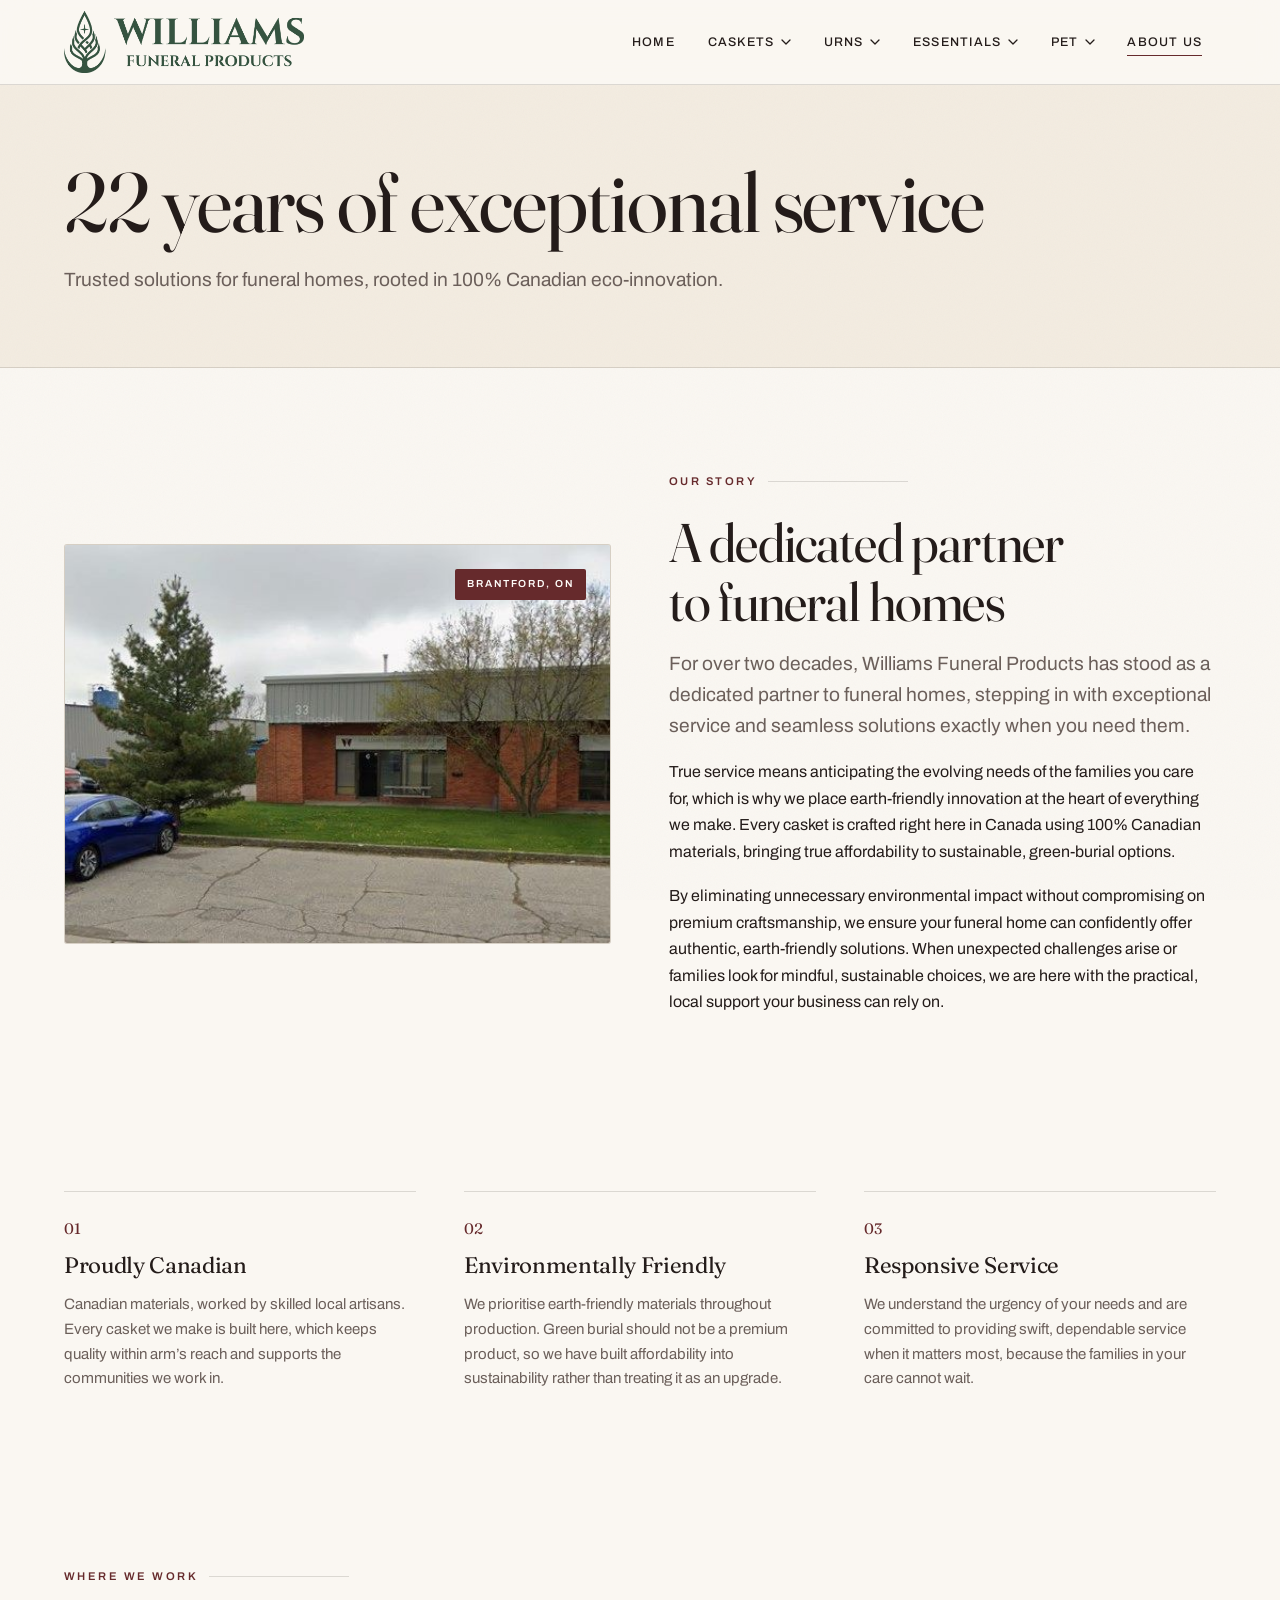
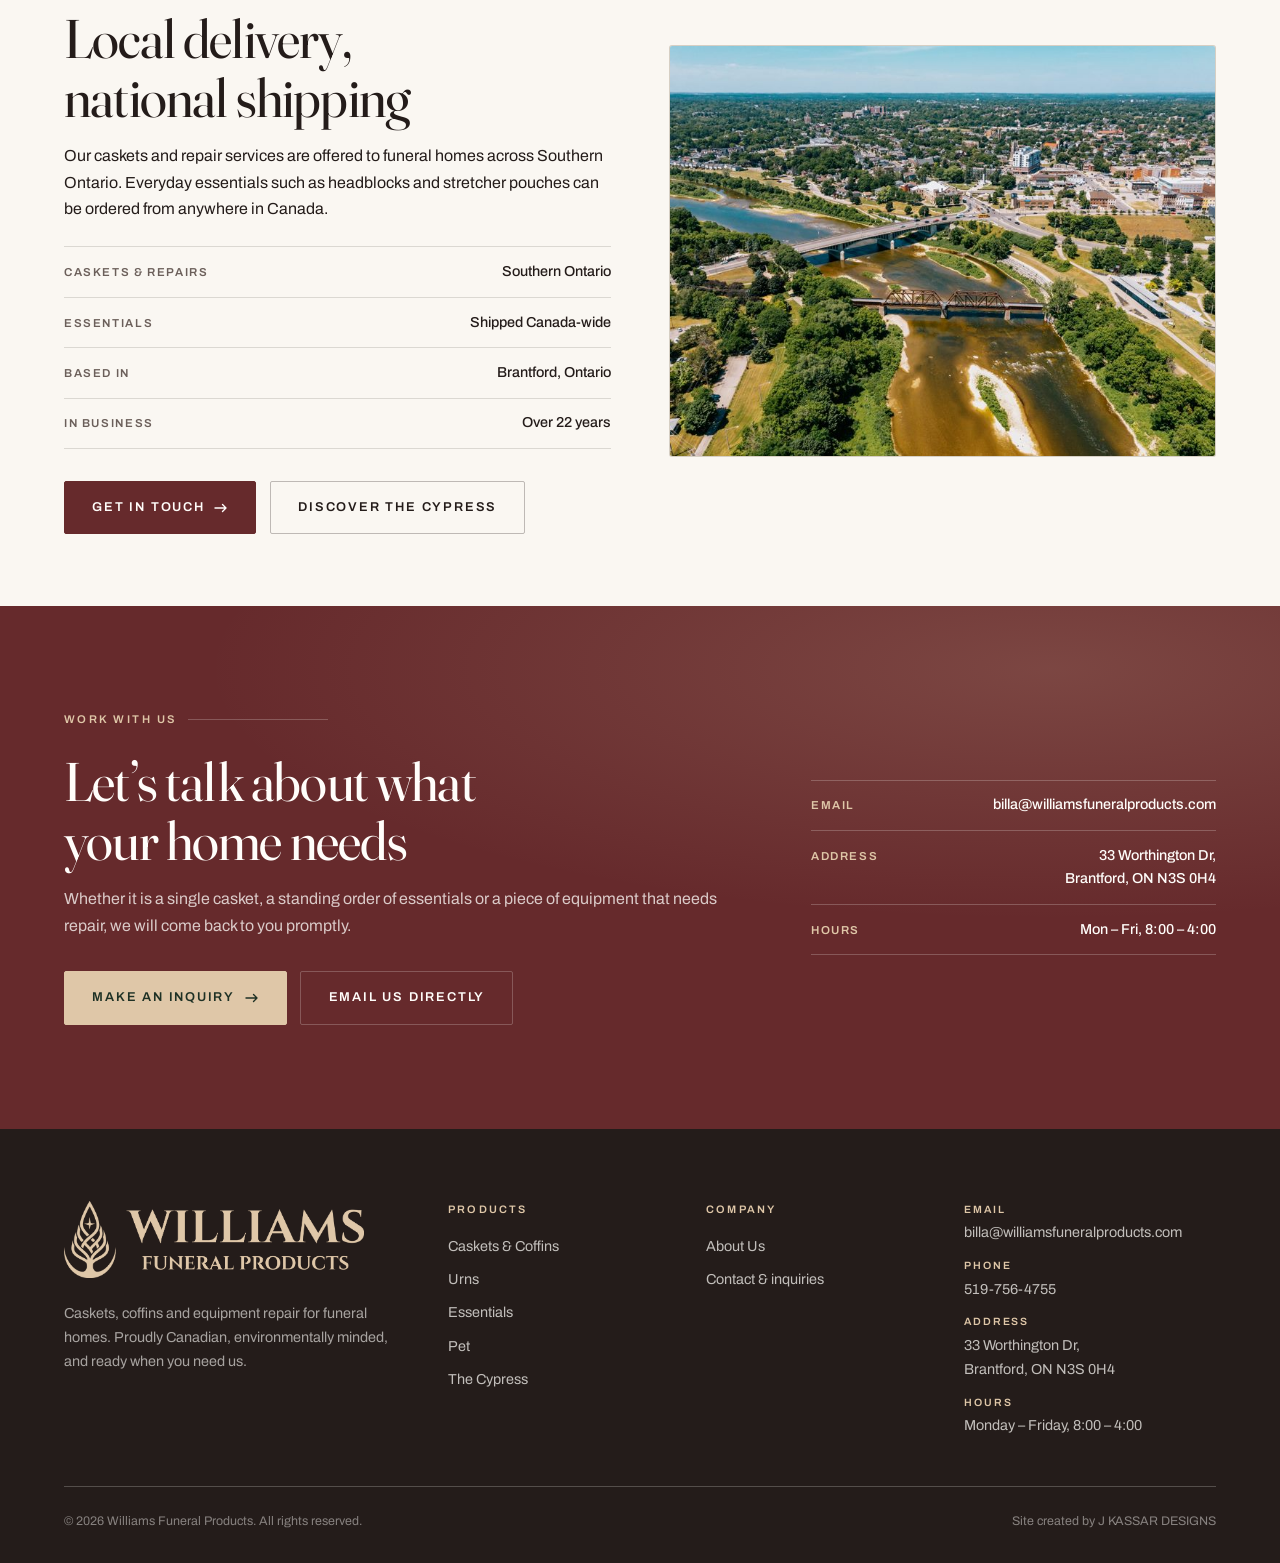
==== about.html @ a9210bb5 "Split the Eco300 into Regular and Green The Eco300 on the site is the standard build and contains me" ====
<!DOCTYPE html>
<html lang="en-CA" class="no-js">
<head>
<meta charset="utf-8">
<meta name="viewport" content="width=device-width, initial-scale=1">
<title>About Williams Funeral Products | Casket Manufacturer, Brantford</title>
<meta name="description" content="For over two decades Williams Funeral Products has supplied Canadian-made caskets and equipment repair to funeral homes from Brantford, Ontario.">
<link rel="canonical" href="https://williamsfuneralproducts.com/about">
<link rel="icon" href="favicon.ico" sizes="32x32">
<link rel="icon" href="assets/img/logos/icon-192.png" type="image/png" sizes="192x192">
<link rel="apple-touch-icon" href="apple-touch-icon.png">
<link rel="manifest" href="site.webmanifest">
<meta name="theme-color" content="#662a2c">

<meta property="og:type" content="website">
<meta property="og:site_name" content="Williams Funeral Products">
<meta property="og:title" content="About Williams Funeral Products | Casket Manufacturer, Brantford">
<meta property="og:description" content="22 years of exceptional service and trusted solutions for funeral homes, rooted in 100% Canadian eco-innovation.">
<meta property="og:url" content="https://williamsfuneralproducts.com/about">
<meta property="og:image" content="https://williamsfuneralproducts.com/assets/img/site/og-default.jpg">
<meta property="og:image:width" content="1200">
<meta property="og:image:height" content="630">
<meta property="og:image:alt" content="Williams Funeral Products">
<meta property="og:locale" content="en_CA">
<meta name="twitter:card" content="summary_large_image">

<link rel="preconnect" href="https://fonts.googleapis.com">
<link rel="preconnect" href="https://fonts.gstatic.com" crossorigin>
<link href="https://fonts.googleapis.com/css2?family=Archivo:wght@400;500;600;700&family=Fraunces:opsz,wght@9..144,300..700&display=swap" rel="stylesheet">
<link rel="stylesheet" href="assets/css/style.css">
</head>
<body>
<a class="skip-link" href="#main">Skip to content</a>

<header class="site-head" data-head>
  <div class="wrap head-bar">
    <a class="brand" href="./" aria-label="Williams Funeral Products home">
      <img class="brand__full" src="assets/img/logos/wfp-logo.png" alt="" width="1846" height="477">
    </a>

    <nav class="nav" aria-label="Primary">
      <ul class="nav__list">
        <li class="nav__item"><a class="nav__link" href="./">Home</a></li>

        <li class="nav__item" data-dropdown>
          <a class="nav__link" href="caskets-containers" data-dropdown-trigger aria-expanded="false" aria-controls="menu-caskets">
            Caskets
            <svg class="nav__caret" width="10" height="6" viewBox="0 0 10 6" fill="none" aria-hidden="true"><path d="M1 1l4 4 4-4" stroke="currentColor" stroke-width="1.3" stroke-linecap="round" stroke-linejoin="round"/></svg>
          </a>
          <div class="mega" id="menu-caskets" data-dropdown-panel data-open="false">
            <p class="mega__head">Caskets &amp; Coffins, Local Delivery</p>
            <ul class="mega__list">
              <li><a class="mega__link" href="caskets-containers#eco300">Eco300 Regular</a></li>
              <li><a class="mega__link" href="caskets-containers#eco300-green">Eco300 Green</a></li>
              <li><a class="mega__link" href="cypress">The Cypress (Green Burial)</a></li>
            </ul>
            <a class="mega__all" href="caskets-containers">View all caskets &amp; coffins</a>
          </div>
        </li>

        <li class="nav__item" data-dropdown>
          <a class="nav__link" href="urns-vessels" data-dropdown-trigger aria-expanded="false" aria-controls="menu-urns">
            Urns
            <svg class="nav__caret" width="10" height="6" viewBox="0 0 10 6" fill="none" aria-hidden="true"><path d="M1 1l4 4 4-4" stroke="currentColor" stroke-width="1.3" stroke-linecap="round" stroke-linejoin="round"/></svg>
          </a>
          <div class="mega" id="menu-urns" data-dropdown-panel data-open="false">
            <p class="mega__head">Urns</p>
            <ul class="mega__list">
              <li><a class="mega__link" href="urns-vessels#custom-earth-friendly-urns">Custom Earth Friendly Urns <span class="soon-tag">Coming soon</span></a></li>
            </ul>
            <a class="mega__all" href="urns-vessels">View the urn range</a>
          </div>
        </li>


        <li class="nav__item" data-dropdown>
          <a class="nav__link" href="essentials" data-dropdown-trigger aria-expanded="false" aria-controls="menu-essentials">
            Essentials
            <svg class="nav__caret" width="10" height="6" viewBox="0 0 10 6" fill="none" aria-hidden="true"><path d="M1 1l4 4 4-4" stroke="currentColor" stroke-width="1.3" stroke-linecap="round" stroke-linejoin="round"/></svg>
          </a>
          <div class="mega" id="menu-essentials" data-dropdown-panel data-open="false">
            <p class="mega__head">Online Store Essentials, Canada-wide</p>
            <ul class="mega__list">
              <li><a class="mega__link" href="essentials#folding-headblock">Folding Headblock</a></li>
              <li><a class="mega__link" href="essentials#stretcher-pouch">Stretcher Pouch</a></li>
            </ul>
            <a class="mega__all" href="essentials">View all essentials</a>
          </div>
        </li>

        <li class="nav__item" data-dropdown>
          <a class="nav__link" href="veterinarian-pet" data-dropdown-trigger aria-expanded="false" aria-controls="menu-vet">
            Pet
            <svg class="nav__caret" width="10" height="6" viewBox="0 0 10 6" fill="none" aria-hidden="true"><path d="M1 1l4 4 4-4" stroke="currentColor" stroke-width="1.3" stroke-linecap="round" stroke-linejoin="round"/></svg>
          </a>
          <div class="mega" id="menu-vet" data-dropdown-panel data-open="false">
            <p class="mega__head">Pet Products</p>
            <ul class="mega__list">
              <li><a class="mega__link" href="veterinarian-pet#basic-container">Basic Container</a></li>
              <li><a class="mega__link" href="veterinarian-pet#finished-casket">Finished Casket</a></li>
            </ul>
            <a class="mega__all" href="veterinarian-pet">View all pet products</a>
          </div>
        </li>

        <li class="nav__item"><a class="nav__link" href="about">About Us</a></li>
      </ul>
    </nav>


    <button class="burger" type="button" data-burger aria-expanded="false" aria-controls="mobile-drawer" aria-label="Open menu">
      <span></span><span></span><span></span>
    </button>
  </div>

</header>

<!-- Mobile drawer: a direct child of <body>. It must NOT live inside
     .site-head, whose backdrop-filter would make the header a
     containing block for this fixed-position element. -->
  <div class="drawer" id="mobile-drawer" data-drawer data-open="false" aria-hidden="true">
    <ul class="drawer__list">
      <li class="drawer__item"><a class="drawer__link" href="./">Home</a></li>

      <li class="drawer__item">
        <button class="drawer__toggle" type="button" data-acc-trigger aria-expanded="false" aria-controls="acc-caskets">
          Caskets &amp; Coffins
          <svg class="nav__caret" width="12" height="7" viewBox="0 0 10 6" fill="none" aria-hidden="true"><path d="M1 1l4 4 4-4" stroke="currentColor" stroke-width="1.3" stroke-linecap="round" stroke-linejoin="round"/></svg>
        </button>
        <div class="drawer__panel" id="acc-caskets" data-open="false"><div>
          <ul class="drawer__sub">
            <li><a href="caskets-containers#eco300">Eco300 Regular</a></li>
            <li><a href="caskets-containers#eco300-green">Eco300 Green</a></li>
            <li><a href="cypress">The Cypress (Green Burial)</a></li>
            <li><a href="caskets-containers">View all &rarr;</a></li>
          </ul>
        </div></div>
      </li>

      <li class="drawer__item">
        <button class="drawer__toggle" type="button" data-acc-trigger aria-expanded="false" aria-controls="acc-urns">
          Urns
          <svg class="nav__caret" width="12" height="7" viewBox="0 0 10 6" fill="none" aria-hidden="true"><path d="M1 1l4 4 4-4" stroke="currentColor" stroke-width="1.3" stroke-linecap="round" stroke-linejoin="round"/></svg>
        </button>
        <div class="drawer__panel" id="acc-urns" data-open="false"><div>
          <ul class="drawer__sub">
            <li><a href="urns-vessels#custom-earth-friendly-urns">Custom Earth Friendly Urns <span class="soon-tag">Coming soon</span></a></li>
            <li><a href="urns-vessels">View all &rarr;</a></li>
          </ul>
        </div></div>
      </li>


      <li class="drawer__item">
        <button class="drawer__toggle" type="button" data-acc-trigger aria-expanded="false" aria-controls="acc-essentials">
          Essentials
          <svg class="nav__caret" width="12" height="7" viewBox="0 0 10 6" fill="none" aria-hidden="true"><path d="M1 1l4 4 4-4" stroke="currentColor" stroke-width="1.3" stroke-linecap="round" stroke-linejoin="round"/></svg>
        </button>
        <div class="drawer__panel" id="acc-essentials" data-open="false"><div>
          <ul class="drawer__sub">
            <li><a href="essentials#folding-headblock">Folding Headblock</a></li>
            <li><a href="essentials#stretcher-pouch">Stretcher Pouch</a></li>
            <li><a href="essentials">View all &rarr;</a></li>
          </ul>
        </div></div>
      </li>

      <li class="drawer__item">
        <button class="drawer__toggle" type="button" data-acc-trigger aria-expanded="false" aria-controls="acc-vet">
          Pet
          <svg class="nav__caret" width="12" height="7" viewBox="0 0 10 6" fill="none" aria-hidden="true"><path d="M1 1l4 4 4-4" stroke="currentColor" stroke-width="1.3" stroke-linecap="round" stroke-linejoin="round"/></svg>
        </button>
        <div class="drawer__panel" id="acc-vet" data-open="false"><div>
          <ul class="drawer__sub">
            <li><a href="veterinarian-pet#basic-container">Basic Container</a></li>
            <li><a href="veterinarian-pet#finished-casket">Finished Casket</a></li>
            <li><a href="veterinarian-pet">View all &rarr;</a></li>
          </ul>
        </div></div>
      </li>

      <li class="drawer__item"><a class="drawer__link" href="about">About Us</a></li>
      <li class="drawer__item"><a class="drawer__link" href="contact">Contact</a></li>
    </ul>

    <div class="drawer__foot">
      <a class="btn" href="contact">Make an inquiry</a>
      <div class="drawer__meta">
        <a href="mailto:billa@williamsfuneralproducts.com">billa@williamsfuneralproducts.com</a>
        <a href="tel:+15197564755">519-756-4755</a>
        <span>33 Worthington Dr, Brantford, ON N3S 0H4</span>
        <span>Monday &ndash; Friday, 8:00 &ndash; 4:00</span>
      </div>
    </div>
  </div>

<main id="main">

  <!-- ==================================================================
       Page header
       ================================================================== -->
  <section class="page-head">
    <div class="wrap">
      <h1 class="h-xl page-head__title">22 years of exceptional service</h1>
      <p class="lede page-head__lede">
        Trusted solutions for funeral homes, rooted in 100% Canadian
        eco-innovation.
      </p>
    </div>
  </section>

  <!-- ==================================================================
       The story
       ================================================================== -->
  <section class="section" aria-labelledby="story-title">
    <div class="wrap">
      <div class="split split--match">
        <div class="split__media split__media--photo" data-reveal>
          <span class="split__badge">Brantford, ON</span>
          <img src="assets/img/site/about-premises.jpg" alt="The Williams Funeral Products premises at 33 Worthington Drive in Brantford, a low brick and steel unit with the company sign beside the entrance" width="511" height="373" loading="lazy">
        </div>
        <div data-reveal data-delay="1">
          <p class="eyebrow">Our story</p>
          <h2 class="h-lg sec-head__title" id="story-title">A dedicated partner to funeral homes</h2>
          <div class="prose">
            <p class="lede">
              For over two decades, Williams Funeral Products has stood as a
              dedicated partner to funeral homes, stepping in with exceptional
              service and seamless solutions exactly when you need them.
            </p>
            <p>
              True service means anticipating the evolving needs of the families
              you care for, which is why we place earth-friendly innovation at
              the heart of everything we make. Every casket is crafted right
              here in Canada using 100% Canadian materials, bringing true
              affordability to sustainable, green-burial options.
            </p>
            <p>
              By eliminating unnecessary environmental impact without
              compromising on premium craftsmanship, we ensure your funeral home
              can confidently offer authentic, earth-friendly solutions. When
              unexpected challenges arise or families look for mindful,
              sustainable choices, we are here with the practical, local support
              your business can rely on.
            </p>
          </div>
        </div>
      </div>
    </div>
  </section>

  <!-- ==================================================================
       Commitments
       ================================================================== -->
  <section class="section section--tight" aria-labelledby="commit-title">
    <div class="wrap">
      <h2 class="visually-hidden" id="commit-title">What we stand for</h2>

      <div class="values">
        <div class="value" data-reveal>
          <span class="value__num">01</span>
          <h3 class="h-sm value__title">Proudly Canadian</h3>
          <p class="value__text">
            Canadian materials, worked by skilled local artisans. Every casket
            we make is built here, which keeps quality within arm&rsquo;s reach
            and supports the communities we work in.
          </p>
        </div>
        <div class="value" data-reveal data-delay="1">
          <span class="value__num">02</span>
          <h3 class="h-sm value__title">Environmentally Friendly</h3>
          <p class="value__text">
            We prioritise earth-friendly materials throughout production. Green
            burial should not be a premium product, so we have built
            affordability into sustainability rather than treating it as an
            upgrade.
          </p>
        </div>
        <div class="value" data-reveal data-delay="2">
          <span class="value__num">03</span>
          <h3 class="h-sm value__title">Responsive Service</h3>
          <p class="value__text">
            We understand the urgency of your needs and are committed to
            providing swift, dependable service when it matters most, because the
            families in your care cannot wait.
          </p>
        </div>
      </div>
    </div>
  </section>

  <!-- ==================================================================
       Where we work
       ================================================================== -->
  <section class="section section--tight" aria-labelledby="area-title">
    <div class="wrap">
      <div class="split split--flip split--match">
        <div class="split__media split__media--photo" data-reveal>
          <img src="assets/img/site/brantford-grand-river.jpg" alt="An aerial view of Brantford, Ontario, with the Lorne Bridge and the rail bridge crossing the Grand River" width="750" height="564" loading="lazy">
        </div>
        <div data-reveal data-delay="1">
          <p class="eyebrow">Where we work</p>
          <h2 class="h-lg sec-head__title" id="area-title">Local delivery, national shipping</h2>
          <div class="prose">
            <p>
              Our caskets and repair services are offered to funeral homes across
              Southern Ontario. Everyday
              essentials such as headblocks and stretcher pouches can be
              ordered from anywhere in Canada.
            </p>
          </div>
          <ul class="specs">
            <li><span class="specs__k">Caskets &amp; repairs</span> <span class="specs__v">Southern Ontario</span></li>
            <li><span class="specs__k">Essentials</span> <span class="specs__v">Shipped Canada-wide</span></li>
            <li><span class="specs__k">Based in</span> <span class="specs__v">Brantford, Ontario</span></li>
            <li><span class="specs__k">In business</span> <span class="specs__v">Over 22 years</span></li>
          </ul>
          <div class="btn-row" style="margin-top: var(--s5);">
            <a class="btn" href="contact">
              Get in touch
              <svg class="btn__arrow" width="14" height="10" viewBox="0 0 14 10" fill="none" aria-hidden="true"><path d="M1 5h11M8.5 1.5L12 5l-3.5 3.5" stroke="currentColor" stroke-width="1.4" stroke-linecap="round" stroke-linejoin="round"/></svg>
            </a>
            <a class="btn btn--ghost" href="cypress">Discover the Cypress</a>
          </div>
        </div>
      </div>
    </div>
  </section>

  <!-- ==================================================================
       CTA
       ================================================================== -->
  <section class="band section" aria-labelledby="about-cta">
    <div class="wrap band__inner">
      <div class="band__grid">
        <div data-reveal>
          <p class="eyebrow eyebrow--light">Work with us</p>
          <h2 class="h-lg band__title" id="about-cta">Let&rsquo;s talk about what your home needs</h2>
          <p class="band__text">
            Whether it is a single casket, a standing order of essentials or a
            piece of equipment that needs repair, we will come back to you
            promptly.
          </p>
          <div class="btn-row">
            <a class="btn btn--sand" href="contact">
              Make an inquiry
              <svg class="btn__arrow" width="14" height="10" viewBox="0 0 14 10" fill="none" aria-hidden="true"><path d="M1 5h11M8.5 1.5L12 5l-3.5 3.5" stroke="currentColor" stroke-width="1.4" stroke-linecap="round" stroke-linejoin="round"/></svg>
            </a>
            <a class="btn btn--light" href="mailto:billa@williamsfuneralproducts.com">Email us directly</a>
          </div>
        </div>
        <div data-reveal data-delay="1">
          <ul class="specs" style="margin-top:0; border-top-color: var(--rule-light);">
            <li style="border-bottom-color: var(--rule-light);"><span class="specs__k" style="color: var(--sand);">Email</span> <span class="specs__v"><a href="mailto:billa@williamsfuneralproducts.com" style="color:inherit;text-decoration:none;">billa@williamsfuneralproducts.com</a></span></li>
            <li style="border-bottom-color: var(--rule-light);"><span class="specs__k" style="color: var(--sand);">Address</span> <span class="specs__v">33 Worthington Dr,<br>Brantford, ON N3S 0H4</span></li>
            <li style="border-bottom-color: var(--rule-light);"><span class="specs__k" style="color: var(--sand);">Hours</span> <span class="specs__v">Mon &ndash; Fri, 8:00 &ndash; 4:00</span></li>
          </ul>
        </div>
      </div>
    </div>
  </section>

</main>

<footer class="site-foot">
  <div class="wrap">
    <div class="foot-grid">
      <div class="foot__brand">
        <img src="assets/img/logos/wfp-logo-beige.png" alt="Williams Funeral Products" width="1846" height="477" loading="lazy">
        <p class="foot__blurb">
          Caskets, coffins and equipment repair for funeral homes.
          Proudly Canadian, environmentally minded, and ready when you need us.
        </p>
      </div>

      <div>
        <p class="foot__title">Products</p>
        <ul class="foot__list">
          <li><a href="caskets-containers">Caskets &amp; Coffins</a></li>
          <li><a href="urns-vessels">Urns</a></li>
          <li><a href="essentials">Essentials</a></li>
          <li><a href="veterinarian-pet">Pet</a></li>
          <li><a href="cypress">The Cypress</a></li>
        </ul>
      </div>

      <div>
        <p class="foot__title">Company</p>
        <ul class="foot__list">
          <li><a href="about">About Us</a></li>
          <li><a href="contact">Contact &amp; inquiries</a></li>
        </ul>
      </div>

      <address class="foot__meta">
        <div>
          <strong>Email</strong>
          <a href="mailto:billa@williamsfuneralproducts.com">billa@williamsfuneralproducts.com</a>
        </div>
        <div>
          <strong>Phone</strong>
          <a href="tel:+15197564755">519-756-4755</a>
        </div>
        <div>
          <strong>Address</strong>
          33 Worthington Dr,<br>Brantford, ON N3S 0H4
        </div>
        <div>
          <strong>Hours</strong>
          Monday &ndash; Friday, 8:00 &ndash; 4:00
        </div>
      </address>
    </div>

    <div class="foot-base">
      <p>&copy; <span data-year>2026</span> Williams Funeral Products. All rights reserved.</p>
      <p>Site created by <a class="foot-base__credit" href="https://jordandesigns.ca" target="_blank" rel="noopener noreferrer">J KASSAR DESIGNS</a></p>
    </div>
  </div>
</footer>

<script src="assets/js/main.js" defer></script>
</body>
</html>
---- assets/css/style.css ----
/* ==========================================================================
   Williams Funeral Products core stylesheet
   Aesthetic: editorial heritage. Warm paper ground, hairline rules,
   small-caps section markers, high-contrast serif display.
   ========================================================================== */

/* --------------------------------------------------------------------------
   1. Tokens
   -------------------------------------------------------------------------- */
:root {
  /* Brand colours, taken from the supplied logo artwork */
  --burgundy:      #662a2c;
  --logo-green:    #355340;
  --burgundy-deep: #4a1d1f;
  --burgundy-soft: #8a4144;
  --sand:          #dfc7a8;
  --sand-pale:     #ece0cd;

  /* The Cypress sub-brand */
  --forest:        #2f4a38;
  --forest-deep:   #1e3125;
  --forest-soft:   #4a6b54;

  /* Ground and ink */
  --paper:      #faf7f2;
  --paper-warm: #f3ece1;
  --paper-deep: #ebe2d4;
  --ink:        #241c1a;
  --ink-muted:  #6b5f5a;
  --ink-faint:  #9a8d86;
  --white:      #fffdfa;

  --rule:        rgba(36, 28, 26, 0.14);
  --rule-strong: rgba(36, 28, 26, 0.28);
  --rule-light:  rgba(255, 253, 250, 0.22);

  /* Type */
  --display: "Fraunces", "Iowan Old Style", Georgia, "Times New Roman", serif;
  --body:    "Archivo", "Helvetica Neue", Helvetica, Arial, sans-serif;

  /* Spacing scale */
  --s1: 0.5rem;  --s2: 0.75rem; --s3: 1rem;    --s4: 1.5rem;
  --s5: 2rem;    --s6: 3rem;    --s7: 4.5rem;  --s8: 6.5rem;
  --s9: 9rem;

  --wrap: 1400px;
  --gutter: clamp(1.25rem, 5vw, 4rem);

  --shadow-sm: 0 1px 2px rgba(36, 28, 26, 0.06),
               0 4px 12px rgba(36, 28, 26, 0.05);
  --shadow-md: 0 2px 6px rgba(36, 28, 26, 0.07),
               0 18px 40px -12px rgba(36, 28, 26, 0.16);
  --shadow-lg: 0 4px 10px rgba(36, 28, 26, 0.08),
               0 36px 70px -20px rgba(36, 28, 26, 0.26);

  --ease: cubic-bezier(0.22, 0.61, 0.36, 1);
  --head-h: 84px;
}

/* --------------------------------------------------------------------------
   2. Reset
   -------------------------------------------------------------------------- */
*, *::before, *::after { box-sizing: border-box; }

html {
  -webkit-text-size-adjust: 100%;
  scroll-behavior: smooth;
  scroll-padding-top: calc(var(--head-h) + 1rem);
}

body {
  margin: 0;
  background: var(--paper);
  color: var(--ink);
  font-family: var(--body);
  font-size: 1rem;
  line-height: 1.65;
  font-weight: 400;
  -webkit-font-smoothing: antialiased;
  -moz-osx-font-smoothing: grayscale;
  overflow-x: hidden;
}

img, svg, video { display: block; max-width: 100%; height: auto; }
button, input, select, textarea { font: inherit; color: inherit; }
a { color: inherit; }

h1, h2, h3, h4 {
  font-family: var(--display);
  font-weight: 400;
  font-variation-settings: "SOFT" 0, "WONK" 0;
  line-height: 1.08;
  letter-spacing: -0.015em;
  margin: 0;
  text-wrap: balance;
}

p { margin: 0; text-wrap: pretty; }
ul, ol { margin: 0; padding: 0; }

/* Paper grain, sitting above the ground, below all content */
body::before {
  content: "";
  position: fixed;
  inset: 0;
  z-index: 1;
  pointer-events: none;
  opacity: 0.035;
  background-image: url("data:image/svg+xml,%3Csvg xmlns='http://www.w3.org/2000/svg' width='200' height='200'%3E%3Cfilter id='n'%3E%3CfeTurbulence type='fractalNoise' baseFrequency='0.85' numOctaves='4' stitchTiles='stitch'/%3E%3C/filter%3E%3Crect width='200' height='200' filter='url(%23n)'/%3E%3C/svg%3E");
}

/* --------------------------------------------------------------------------
   3. Utilities
   -------------------------------------------------------------------------- */
.wrap {
  width: 100%;
  max-width: var(--wrap);
  margin-inline: auto;
  padding-inline: var(--gutter);
  position: relative;
  z-index: 2;
}
.wrap--narrow { max-width: 860px; }

.text-center { text-align: center; }
.text-center .btn-row { justify-content: center; }

.section { padding-block: clamp(3.5rem, 9vw, 6.5rem); position: relative; }
.section--tight { padding-block: clamp(2.5rem, 6vw, 4.5rem); }

.visually-hidden {
  position: absolute !important;
  width: 1px; height: 1px;
  padding: 0; margin: -1px;
  overflow: hidden;
  clip: rect(0 0 0 0);
  white-space: nowrap;
  border: 0;
}

.skip-link {
  position: absolute;
  left: var(--s3);
  top: -100px;
  z-index: 200;
  background: var(--burgundy);
  color: var(--white);
  padding: 0.7rem 1.1rem;
  border-radius: 2px;
  font-size: 0.85rem;
  font-weight: 600;
  text-decoration: none;
  transition: top 0.2s var(--ease);
}
.skip-link:focus { top: var(--s3); }

:focus-visible {
  outline: 2px solid var(--burgundy);
  outline-offset: 3px;
  border-radius: 2px;
}

/* Small-caps editorial label, optionally numbered */
.eyebrow {
  display: flex;
  align-items: center;
  gap: 0.7rem;
  font-family: var(--body);
  font-size: 0.7rem;
  font-weight: 600;
  letter-spacing: 0.22em;
  text-transform: uppercase;
  color: var(--burgundy);
  margin: 0 0 var(--s4);
}
.eyebrow::after {
  content: "";
  flex: 1;
  height: 1px;
  background: var(--rule);
  max-width: 140px;
}
.eyebrow--center { justify-content: center; }
.eyebrow--center::after { display: none; }
.eyebrow--light { color: var(--sand); }
.eyebrow--light::after { background: var(--rule-light); }

/* Display headings */
.h-xl { font-size: clamp(2.75rem, 7.5vw, 5.25rem); font-variation-settings: "opsz" 144, "SOFT" 0, "WONK" 0; }
.h-lg { font-size: clamp(2.1rem, 4.6vw, 3.4rem);   font-variation-settings: "opsz" 96, "SOFT" 0, "WONK" 0; }
.h-md { font-size: clamp(1.5rem, 2.6vw, 2.1rem);   font-variation-settings: "opsz" 48, "SOFT" 0, "WONK" 0; }
.h-sm { font-size: clamp(1.15rem, 1.8vw, 1.4rem);  font-variation-settings: "opsz" 24, "SOFT" 0, "WONK" 0; }

.lede {
  font-size: clamp(1.05rem, 1.5vw, 1.22rem);
  line-height: 1.62;
  color: var(--ink-muted);
}
.prose p + p { margin-top: 1.15em; }
.prose strong { font-weight: 600; color: var(--ink); }

.rule-h { height: 1px; background: var(--rule); border: 0; margin: 0; }

/* --------------------------------------------------------------------------
   4. Buttons
   -------------------------------------------------------------------------- */
.btn {
  --btn-bg: var(--burgundy);
  --btn-fg: var(--white);
  display: inline-flex;
  align-items: center;
  justify-content: center;
  gap: 0.6rem;
  padding: 0.95rem 1.7rem;
  background: var(--btn-bg);
  color: var(--btn-fg);
  border: 1px solid var(--btn-bg);
  border-radius: 2px;
  font-size: 0.8rem;
  font-weight: 600;
  letter-spacing: 0.14em;
  text-transform: uppercase;
  text-decoration: none;
  cursor: pointer;
  position: relative;
  transition: background-color 0.35s var(--ease), color 0.35s var(--ease),
              border-color 0.35s var(--ease), transform 0.35s var(--ease);
}
.btn__arrow { transition: transform 0.35s var(--ease); }
.btn:hover { background: var(--burgundy-deep); border-color: var(--burgundy-deep); transform: translateY(-2px); }
.btn:hover .btn__arrow { transform: translateX(4px); }
.btn:active { transform: translateY(0); }

.btn--ghost { --btn-bg: transparent; --btn-fg: var(--ink); border-color: var(--rule-strong); }
.btn--ghost:hover { background: var(--ink); border-color: var(--ink); color: var(--paper); }

.btn--light { --btn-bg: transparent; --btn-fg: var(--white); border-color: var(--rule-light); }
.btn--light:hover { background: var(--white); border-color: var(--white); color: var(--forest-deep); }

.btn--forest { --btn-bg: var(--forest); --btn-fg: var(--white); }
.btn--forest:hover { background: var(--forest-deep); border-color: var(--forest-deep); }

.btn--sand { --btn-bg: var(--sand); --btn-fg: var(--forest-deep); }
.btn--sand:hover { background: var(--white); border-color: var(--white); color: var(--forest-deep); }

.btn-row { display: flex; flex-wrap: wrap; gap: 0.85rem; }
/* Pills and spec rows carry no bottom margin of their own, so a button row
   following one sits flush against it. Give it room to breathe. */
.prod__meta + .btn-row,
.specs + .btn-row { margin-top: var(--s4); }

/* Underlined text link with a rule that draws in on hover */
.link-rule {
  display: inline-flex;
  align-items: center;
  gap: 0.5rem;
  font-size: 0.78rem;
  font-weight: 600;
  letter-spacing: 0.14em;
  text-transform: uppercase;
  text-decoration: none;
  color: var(--burgundy);
  padding-bottom: 0.35rem;
  background-image: linear-gradient(var(--burgundy), var(--burgundy));
  background-repeat: no-repeat;
  background-position: 0 100%;
  background-size: 0% 1px;
  transition: background-size 0.4s var(--ease);
}
.link-rule:hover { background-size: 100% 1px; }
.link-rule svg { transition: transform 0.35s var(--ease); }
.link-rule:hover svg { transform: translateX(4px); }

/* --------------------------------------------------------------------------
   5. Header + navigation
   -------------------------------------------------------------------------- */
.site-head {
  position: sticky;
  top: 0;
  z-index: 100;
  background: rgba(250, 247, 242, 0.88);
  backdrop-filter: blur(14px) saturate(140%);
  -webkit-backdrop-filter: blur(14px) saturate(140%);
  border-bottom: 1px solid var(--rule);
  transition: box-shadow 0.3s var(--ease), background-color 0.3s var(--ease);
}
.site-head.is-stuck { box-shadow: var(--shadow-sm); background: rgba(250, 247, 242, 0.96); }

.head-bar {
  height: var(--head-h);
  display: flex;
  align-items: center;
  justify-content: space-between;
  gap: var(--s4);
}

/* The lockup is the mark beside two lines of type, ~3.9:1, so it is sized by
   height against the header bar and capped on width for narrow phones. */
.brand { display: flex; align-items: center; flex-shrink: 0; text-decoration: none; }
.brand__full { display: block; height: clamp(51px, 7.7vw, 64px); width: auto; max-width: 62vw; }

/* Desktop nav */
.nav { display: none; }
.nav__list { list-style: none; display: flex; align-items: center; gap: 0.35rem; }
.nav__item { position: relative; }

.nav__link {
  display: inline-flex;
  align-items: center;
  gap: 0.4rem;
  position: relative;
  padding: 0.6rem 0.85rem;
  font-family: var(--body);
  font-size: 0.78rem;
  font-weight: 500;
  letter-spacing: 0.1em;
  text-transform: uppercase;
  text-decoration: none;
  color: var(--ink);
  background: none;
  border: 0;
  border-radius: 2px;
  cursor: pointer;
  white-space: nowrap;
  transition: color 0.25s var(--ease);
}
.nav__link::after {
  content: "";
  position: absolute;
  left: 0.85rem;
  right: 0.85rem;
  bottom: 0.35rem;
  height: 1px;
  background: var(--burgundy);
  transform: scaleX(0);
  transform-origin: left;
  transition: transform 0.35s var(--ease);
}
.nav__link:hover, .nav__link[aria-expanded="true"] { color: var(--burgundy); }
.nav__link:hover::after,
.nav__link[aria-expanded="true"]::after,
.nav__item.is-current > .nav__link::after { transform: scaleX(1); }
.nav__caret { transition: transform 0.3s var(--ease); }
.nav__link[aria-expanded="true"] .nav__caret { transform: rotate(180deg); }

/* Mega dropdown */
.mega {
  position: absolute;
  top: calc(100% + 0.4rem);
  left: 50%;
  transform: translateX(-50%) translateY(-8px);
  min-width: 300px;
  background: var(--white);
  border: 1px solid var(--rule);
  border-radius: 3px;
  box-shadow: var(--shadow-lg);
  padding: 1.25rem;
  opacity: 0;
  visibility: hidden;
  /* Visibility is switched instantly on open and only delayed on close, so
     the panel still fades out but is focusable the moment it opens. A
     transitioned visibility stays computed-hidden on the opening frame,
     which makes keyboard focus into the panel silently fail. */
  transition: opacity 0.28s var(--ease), transform 0.28s var(--ease),
              visibility 0s linear 0.28s;
}
.mega[data-open="true"] {
  opacity: 1;
  visibility: visible;
  transform: translateX(-50%) translateY(0);
  transition: opacity 0.28s var(--ease), transform 0.28s var(--ease),
              visibility 0s linear 0s;
}
.mega__head {
  font-size: 0.66rem;
  font-weight: 600;
  letter-spacing: 0.2em;
  text-transform: uppercase;
  color: var(--ink-faint);
  padding: 0 0.65rem 0.7rem;
  margin-bottom: 0.55rem;
  border-bottom: 1px solid var(--rule);
}
.mega__list { list-style: none; display: grid; gap: 1px; }
.mega--two { min-width: 460px; }
.mega--two .mega__list { grid-template-columns: 1fr 1fr; column-gap: 0.75rem; }
.mega__link {
  display: block;
  padding: 0.5rem 0.65rem;
  font-size: 0.86rem;
  text-decoration: none;
  color: var(--ink-muted);
  border-radius: 2px;
  transition: color 0.2s var(--ease), background-color 0.2s var(--ease),
              padding-left 0.25s var(--ease);
}
.mega__link:hover { color: var(--burgundy); background: var(--paper-warm); padding-left: 0.95rem; }

/* "Coming soon" tag, used beside a menu item for a range that is announced
   but not yet orderable. */
.soon-tag {
  margin-left: 0.4rem;
  font-size: 0.68rem;
  font-weight: 600;
  letter-spacing: 0.1em;
  text-transform: uppercase;
  color: var(--ink-faint);
}
.mega__all {
  display: block;
  margin-top: 0.6rem;
  padding: 0.6rem 0.65rem 0;
  border-top: 1px solid var(--rule);
  font-size: 0.7rem;
  font-weight: 600;
  letter-spacing: 0.14em;
  text-transform: uppercase;
  text-decoration: none;
  color: var(--burgundy);
}
.mega__all:hover { color: var(--burgundy-deep); }


/* Hamburger */
.burger {
  display: inline-flex;
  flex-direction: column;
  justify-content: center;
  gap: 6px;
  width: 44px;
  height: 44px;
  padding: 0 6px;
  background: none;
  border: 0;
  cursor: pointer;
}
.burger span {
  display: block;
  height: 3px;
  width: 100%;
  border-radius: 2px;
  background: var(--logo-green);
  transition: transform 0.32s var(--ease), opacity 0.2s var(--ease);
}
.burger[aria-expanded="true"] span:nth-child(1) { transform: translateY(9px) rotate(45deg); }
.burger[aria-expanded="true"] span:nth-child(2) { opacity: 0; }
.burger[aria-expanded="true"] span:nth-child(3) { transform: translateY(-9px) rotate(-45deg); }

/* Mobile drawer */
.drawer {
  position: fixed;
  inset: var(--head-h) 0 0;
  z-index: 99;
  background: var(--paper);
  border-top: 1px solid var(--rule);
  padding: var(--s4) var(--gutter) var(--s7);
  overflow-y: auto;
  overscroll-behavior: contain;
  opacity: 0;
  visibility: hidden;
  transform: translateY(-12px);
  transition: opacity 0.3s var(--ease), transform 0.3s var(--ease),
              visibility 0.3s var(--ease);
}
.drawer[data-open="true"] { opacity: 1; visibility: visible; transform: translateY(0); }
.drawer__list { list-style: none; }
.drawer__item { border-bottom: 1px solid var(--rule); }

.drawer__link, .drawer__toggle {
  display: flex;
  align-items: center;
  justify-content: space-between;
  width: 100%;
  gap: var(--s3);
  padding: 1.05rem 0.15rem;
  font-family: var(--display);
  font-size: 1.3rem;
  font-weight: 400;
  font-variation-settings: "opsz" 36, "SOFT" 0, "WONK" 0;
  text-align: left;
  text-decoration: none;
  color: var(--ink);
  background: none;
  border: 0;
  cursor: pointer;
}
.drawer__toggle .nav__caret { color: var(--burgundy); flex-shrink: 0; }
.drawer__toggle[aria-expanded="true"] { color: var(--burgundy); }
.drawer__toggle[aria-expanded="true"] .nav__caret { transform: rotate(180deg); }

.drawer__panel {
  display: grid;
  grid-template-rows: 0fr;
  transition: grid-template-rows 0.36s var(--ease);
}
.drawer__panel[data-open="true"] { grid-template-rows: 1fr; }
.drawer__panel > div { overflow: hidden; }
.drawer__sub { list-style: none; padding: 0 0 0.9rem 0.15rem; }
.drawer__sub a {
  display: block;
  padding: 0.55rem 0 0.55rem 1rem;
  border-left: 1px solid var(--rule);
  font-size: 0.95rem;
  color: var(--ink-muted);
  text-decoration: none;
  transition: color 0.2s var(--ease), border-color 0.2s var(--ease);
}
.drawer__sub a:hover { color: var(--burgundy); border-color: var(--burgundy); }

.drawer__foot { margin-top: var(--s5); display: grid; gap: var(--s4); }
.drawer__meta { font-size: 0.85rem; color: var(--ink-muted); display: grid; gap: 0.4rem; }
.drawer__meta a { color: var(--burgundy); text-decoration: none; }

body.is-locked { overflow: hidden; }

@media (min-width: 1280px) {
  .nav { display: block; }
  .burger { display: none; }
  .drawer { display: none !important; }
  .brand__full { height: 62px; }
}
/* --------------------------------------------------------------------------
   6. Cypress hero (home)
   A full-width forest band advertising the casket: copy on the left, the
   casket on the right. The casket is a cut-out PNG, so the ground behind
   it is whatever this section paints, at full fidelity.
   -------------------------------------------------------------------------- */
/* Desktop: the hero is exactly one screen tall and the casket absorbs
   whatever height the copy leaves behind, so the composition is never
   sliced by the fold. The height has to be definite rather than a minimum,
   otherwise the image's intrinsic size wins and the section grows again. */
.cyp-hero {
  position: relative;
  overflow: hidden;
  color: var(--white);
  display: flex;
  flex-direction: column;
  justify-content: center;
  height: calc(100vh - var(--head-h));
  height: calc(100svh - var(--head-h));
  min-height: 560px;
  max-height: 940px;
  padding-block: clamp(1.5rem, 3vw, 2.75rem);
  /* The lift sits to the upper right, behind the casket, so the copy on the
     left keeps its contrast against the deepest part of the gradient. */
  background:
    radial-gradient(72% 86% at 76% 16%, rgba(94, 130, 104, 0.55), transparent 64%),
    radial-gradient(60% 70% at 6% 96%, rgba(19, 34, 25, 0.55), transparent 70%),
    linear-gradient(152deg, #33513d 0%, var(--forest) 46%, var(--forest-deep) 100%);
}
/* Wood grain over the ground only: it sits below the content layer so the
   product photograph itself stays crisp.

   The texture is a photographed board carrying its detail in an alpha
   channel over a flat grey. Compositing it normally would lift that grey
   into the band and leave the green looking washed out, so it is screened
   instead: black areas of the grain leave the ground untouched, and only
   the bright grain lines lift, which keeps the green saturated.

   It is a single board rather than a tile, so it is never repeated: that
   would show the same knot over and over.

   The whole board is drawn, stretched to the band rather than cropped to it.
   `cover` threw away roughly a third of the image, knots included. The grain
   runs horizontally, so stretching along its length reads as longer boards
   rather than as distortion. */
.cyp-hero::before {
  content: "";
  position: absolute;
  inset: 0;
  z-index: 1;
  pointer-events: none;
  opacity: 0.38;
  mix-blend-mode: screen;
  background-image: url("../img/textures/wood-grain.png");
  background-repeat: no-repeat;
  background-size: 100% 100%;
  background-position: center;
}
.cyp-hero::after {
  content: "";
  position: absolute;
  inset: 0;
  z-index: 3;
  pointer-events: none;
  background: radial-gradient(120% 85% at 78% 6%, rgba(223, 199, 168, 0.14), transparent 62%);
}
.cyp-hero__inner {
  position: relative;
  z-index: 2;
  flex: 1 1 auto;
  min-height: 0;
  display: grid;
  grid-template-columns: 1fr;
  align-content: center;
  gap: clamp(1.25rem, 3vw, 2rem);
}
.cyp-hero__copy { max-width: 34rem; }

.cyp-hero__mark {
  width: clamp(19.2rem, 37.6vw, 31.6rem);
  height: auto;
  margin-bottom: clamp(50px, 4.5vw, 76px);
}
.cyp-hero__title {
  font-family: var(--display);
  font-weight: 400;
  font-size: clamp(2.25rem, 4.4vw, 3.7rem);
  font-variation-settings: "opsz" 144, "SOFT" 0, "WONK" 0;
  line-height: 1.06;
  letter-spacing: -0.015em;
  color: var(--white);
  margin: 0 0 clamp(0.85rem, 1.7vw, 1.3rem);
  text-wrap: balance;
}
.cyp-hero__title em {
  display: block;
  font-style: normal;
  color: var(--sand);
}
.cyp-hero__lede {
  font-size: clamp(1rem, 1.3vw, 1.14rem);
  line-height: 1.6;
  color: rgba(255, 253, 250, 0.78);
  margin-bottom: clamp(1.4rem, 2.4vw, 2rem);
}

/* The frame shrink-wraps the casket so the sticker hangs off its actual
   corner rather than off an empty box. */
.cyp-hero__stage {
  min-height: 0;
  display: flex;
  justify-content: center;
  align-items: center;
}
.cyp-hero__frame {
  position: relative;
  display: flex;
  align-items: center;
  justify-content: center;
  max-width: 100%;
}
.cyp-hero__img {
  width: auto;
  height: auto;
  max-width: 100%;
  max-height: 100%;
}


@media (min-width: 900px) {
  /* Copy left, casket right. The frame is left to shrink-wrap the casket so
     the sticker anchors to the photograph itself; the image is capped
     against the viewport instead, which keeps the hero on one screen. */
  .cyp-hero__inner {
    grid-template-columns: minmax(0, 0.88fr) minmax(0, 1.12fr);
    grid-template-rows: minmax(0, 1fr);
    align-items: center;
    column-gap: clamp(1.5rem, 3.5vw, 3.5rem);
  }
  .cyp-hero__stage { align-self: stretch; }
  .cyp-hero__frame { max-height: 100%; }
  .cyp-hero__img {
    max-height: min(calc(100vh - var(--head-h) - 7rem), 820px);
    max-height: min(calc(100svh - var(--head-h) - 7rem), 820px);
  }
}

/* Short desktop screens (720p laptops): the copy is trimmed so the casket
   still has room to read, rather than being squeezed to a thumbnail. */
@media (min-width: 900px) and (max-height: 820px) {
  .cyp-hero__mark { width: clamp(16.2rem, 27.3vw, 23rem); margin-bottom: 50px; }
  .cyp-hero__title { font-size: clamp(1.9rem, 3.2vw, 2.7rem); margin-bottom: 0.55rem; }
  .cyp-hero__lede { font-size: 0.97rem; margin-bottom: 1rem; }
}

/* Below the desktop breakpoint the hero returns to natural flow: a phone
   should scroll rather than have the copy crushed to fit one screen. */
@media (max-width: 899px) {
  /* With the band sized by its content rather than the viewport, this
     padding is the only thing holding the wordmark off the header and the
     casket off the strip below, so it is set generously here. */
  .cyp-hero {
    height: auto;
    min-height: 0;
    max-height: none;
    padding-block: clamp(3rem, 11.8vw, 4.7rem);
  }
  .cyp-hero__frame { height: auto; }
  .cyp-hero__img { max-height: 46vh; }
  /* Phones get the original centred composition; the left-aligned two
     column arrangement is a desktop-only idea. */
  .cyp-hero__inner { justify-items: center; }
  .cyp-hero__copy { max-width: none; text-align: center; }
  .cyp-hero__mark { width: min(86vw, 360px); margin-inline: auto; margin-bottom: 50px; }
  .cyp-hero__actions { justify-content: center; }

  /* On a phone the home hero reads as an advert rather than a page intro:
     the lede and the secondary Inquire button are dropped so the casket
     photograph rises into the composition. The Cypress page keeps both. */
  .cyp-hero__lede,
  .cyp-hero__inquire { display: none; }

  /* The band is taller than it is wide here, so stretching the whole board
     into it would squeeze the grain to about a third of its width and it
     would stop reading as wood. Phones keep the cropped, correctly
     proportioned grain instead. */
  .cyp-hero::before { background-size: cover; }
}

/* NEW sticker: a stamped roundel, angled so it reads as applied by hand
   rather than laid out on the grid. */
.sticker {
  position: absolute;
  z-index: 4;
  top: 24%;
  left: clamp(-3rem, -2vw, -1.25rem);
  display: grid;
  place-content: center;
  width: clamp(84px, 9.5vw, 118px);
  aspect-ratio: 1;
  border-radius: 50%;
  background: var(--sand);
  color: var(--forest-deep);
  text-align: center;
  transform: rotate(-13deg);
  box-shadow: 0 12px 28px rgba(0, 0, 0, 0.30);
}
.sticker::before {
  content: "";
  position: absolute;
  inset: 6px;
  border: 1px dashed rgba(30, 49, 37, 0.40);
  border-radius: 50%;
}
.sticker__word {
  font-family: var(--display);
  font-size: clamp(1.85rem, 3.1vw, 2.6rem);
  font-variation-settings: "opsz" 48, "SOFT" 0, "WONK" 0;
  line-height: 1;
}

/* The band clips its overflow, and the roundel is rotated, so its painted
   box is wider than its layout box. Keep it clear of the gutter on phones. */
@media (max-width: 899px) {
  .sticker { left: 0.75rem; }
}


/* --------------------------------------------------------------------------
   6a. Cypress page hero
   Wordmark and casket, nothing else. Both columns are equal, and the
   wordmark is sized so its height matches the casket's: the casket is
   1000x752 and the wordmark 677x864, so at a column width W the casket
   stands 0.752W tall and the wordmark needs to be 0.752W x 0.784 = 0.589W
   wide to match it.
   -------------------------------------------------------------------------- */
.cyp-page-hero {
  position: relative;
  overflow: hidden;
  color: var(--white);
  padding-block: clamp(2.5rem, 6vw, 5rem);
  background:
    radial-gradient(72% 86% at 76% 16%, rgba(94, 130, 104, 0.55), transparent 64%),
    radial-gradient(60% 70% at 6% 96%, rgba(19, 34, 25, 0.55), transparent 70%),
    linear-gradient(152deg, #33513d 0%, var(--forest) 46%, var(--forest-deep) 100%);
}
.cyp-page-hero::before {
  content: "";
  position: absolute;
  inset: 0;
  z-index: 1;
  pointer-events: none;
  opacity: 0.38;
  mix-blend-mode: screen;
  background-image: url("../img/textures/wood-grain.png");
  background-repeat: no-repeat;
  background-size: cover;
  background-position: center;
}
.cyp-page-hero__grid {
  position: relative;
  z-index: 2;
  display: grid;
  grid-template-columns: 1fr;
  align-items: center;
  gap: clamp(2rem, 4vw, 3.5rem);
}
.cyp-page-hero__title { margin: 0; }
.cyp-page-hero__mark { width: min(100%, 470px); height: auto; margin-inline: auto; }
.cyp-page-hero__shot { width: 100%; height: auto; }

@media (min-width: 900px) {
  .cyp-page-hero__grid { grid-template-columns: 1fr 1fr; }
}
@media (max-width: 899px) {
  /* Stacked, the wordmark no longer has a casket beside it to match, so it
     is sized for the page rather than for the pairing. */
  .cyp-page-hero__mark { width: min(80%, 360px); }
}

/* --------------------------------------------------------------------------
   6b. Home intro
   -------------------------------------------------------------------------- */
.intro__grid {
  display: grid;
  grid-template-columns: 1fr;
  gap: clamp(1.5rem, 3.5vw, 3.5rem);
  align-items: start;
}
.intro__title em { display: block; font-style: normal; color: var(--burgundy); }
.intro__actions { margin-top: var(--s5); }
@media (min-width: 900px) {
  /* The headline column is much shorter than the copy column, so it is
     centred against it rather than top-aligned, which would leave a hole
     the height of the buttons underneath the headline. */
  .intro__grid {
    grid-template-columns: minmax(0, 0.95fr) minmax(0, 1.05fr);
    align-items: center;
    column-gap: clamp(2rem, 5vw, 5rem);
  }
}

/* Dotted credentials list, matching the marquee strip below the hero */
.marks {
  display: flex;
  flex-wrap: wrap;
  gap: 0 var(--s5);
  margin-top: var(--s5);
  padding-top: var(--s4);
  border-top: 1px solid var(--rule);
  list-style: none;
}
.marks li {
  padding: 0.35rem 0;
  font-size: 0.72rem;
  font-weight: 600;
  letter-spacing: 0.16em;
  text-transform: uppercase;
  color: var(--ink-muted);
}
/* A drawn dot rather than a dash character, matching the marquee strip */
.marks li::before {
  content: "";
  display: inline-block;
  width: 5px;
  height: 5px;
  border-radius: 50%;
  background: var(--sand);
  vertical-align: middle;
  margin-right: 0.6rem;
}

/* --------------------------------------------------------------------------
   7. Marquee strip
   -------------------------------------------------------------------------- */
.strip {
  border-block: 1px solid var(--rule);
  background: var(--paper-warm);
  padding-block: 1.1rem;
  margin-top: clamp(3rem, 7vw, 5rem);
  overflow: hidden;
}
.strip--wide { margin-top: 0; }
.strip--wide .strip__inner {
  gap: var(--s3) var(--s5);
}
/* Spread across the full width only once all three points genuinely fit on
   one line, measured at 1360px with the current wording. Below that they
   wrap, and space-between pins each wrapped line to the left edge, so they
   stay centred under the hero instead. This is deliberately not tied to the
   1280px nav breakpoint: it depends on the length of the three strings, so
   re-measure it if that copy changes. */
@media (min-width: 1360px) {
  .strip--wide .strip__inner { justify-content: space-between; }
}

.strip__inner {
  display: flex;
  align-items: center;
  gap: var(--s4) var(--s6);
  flex-wrap: wrap;
  justify-content: center;
  font-size: 0.72rem;
  font-weight: 600;
  letter-spacing: 0.2em;
  text-transform: uppercase;
  color: var(--ink-muted);
  text-align: center;
}
.strip__inner span { display: inline-flex; align-items: center; gap: 0.6rem; }
.strip__dot { width: 5px; height: 5px; border-radius: 50%; background: var(--burgundy); flex-shrink: 0; }

/* --------------------------------------------------------------------------
   8. Section headers
   -------------------------------------------------------------------------- */
.sec-head {
  display: grid;
  gap: var(--s4);
  align-items: end;
  margin-bottom: clamp(2rem, 4vw, 3.25rem);
}
.sec-head__text { max-width: 40rem; }
.sec-head__title { margin-bottom: var(--s3); }
@media (min-width: 860px) {
  .sec-head { grid-template-columns: 1fr auto; }
}

/* Centred variant, used for the home catalogue header. The default splits
   into title-left and link-right at 860px, so that split is undone here and
   the link sits centred beneath the text instead. */
.sec-head--center { justify-items: center; text-align: center; }
.sec-head--center .sec-head__text { margin-inline: auto; }
@media (min-width: 860px) {
  .sec-head--center { grid-template-columns: 1fr; }
}

/* Pulls a section up towards the one above it. Two adjacent .section blocks
   stack their padding, which reached about 200px between the home intro and
   the catalogue header and read as a hole rather than a break. */
.section--pull-up { padding-top: clamp(2rem, 4vw, 3rem); }

/* --------------------------------------------------------------------------
   9. Category cards
   -------------------------------------------------------------------------- */
.cat-grid {
  display: grid;
  grid-template-columns: 1fr;
  gap: 1px;
  background: var(--rule);
  border: 1px solid var(--rule);
  border-radius: 3px;
  overflow: hidden;
}
.cat-card {
  position: relative;
  display: flex;
  flex-direction: column;
  gap: var(--s3);
  padding: clamp(1.5rem, 2.6vw, 2.1rem);
  background: var(--paper);
  text-decoration: none;
  color: inherit;
  min-height: 250px;
  transition: background-color 0.4s var(--ease);
}
.cat-card:hover { background: var(--white); }
.cat-card__num {
  font-size: 0.68rem;
  font-weight: 600;
  letter-spacing: 0.2em;
  color: var(--ink-faint);
  font-variant-numeric: tabular-nums;
}
.cat-card__title { transition: color 0.3s var(--ease); }
.cat-card:hover .cat-card__title { color: var(--burgundy); }
.cat-card__text { font-size: 0.9rem; color: var(--ink-muted); }
.cat-card__tags {
  list-style: none;
  display: flex;
  flex-wrap: wrap;
  gap: 0.35rem;
  margin-top: auto;
  padding-top: var(--s3);
}
.cat-card__tags li {
  font-size: 0.68rem;
  letter-spacing: 0.06em;
  color: var(--ink-muted);
  background: var(--paper-warm);
  border: 1px solid var(--rule);
  border-radius: 999px;
  padding: 0.25rem 0.65rem;
}
.cat-card__go {
  display: inline-flex;
  align-items: center;
  gap: 0.5rem;
  font-size: 0.72rem;
  font-weight: 600;
  letter-spacing: 0.16em;
  text-transform: uppercase;
  color: var(--burgundy);
}
.cat-card__go svg { transition: transform 0.35s var(--ease); }
.cat-card:hover .cat-card__go svg { transform: translateX(5px); }
.cat-card--accent { background: var(--forest); color: var(--white); }
.cat-card--accent:hover { background: var(--forest-deep); }
.cat-card--accent .cat-card__num { color: rgba(255, 253, 250, 0.5); }
.cat-card--accent .cat-card__text { color: rgba(255, 253, 250, 0.74); }
.cat-card--accent .cat-card__go { color: var(--sand); }
.cat-card--accent:hover .cat-card__title { color: var(--sand); }
.cat-card--accent .cat-card__tags li {
  background: rgba(255, 253, 250, 0.08);
  border-color: var(--rule-light);
  color: rgba(255, 253, 250, 0.8);
}

@media (min-width: 680px)  { .cat-grid { grid-template-columns: 1fr 1fr; } }
@media (min-width: 1060px) { .cat-grid { grid-template-columns: repeat(3, 1fr); } }

/* --------------------------------------------------------------------------
   10. Values / three-column editorial
   -------------------------------------------------------------------------- */
.values { display: grid; grid-template-columns: 1fr; gap: 0; }
.value {
  padding: var(--s5) 0;
  border-top: 1px solid var(--rule);
  display: grid;
  gap: var(--s2);
  align-content: start;
}
.value__num {
  font-family: var(--display);
  font-size: 0.95rem;
  font-variation-settings: "opsz" 14;
  color: var(--burgundy);
  font-variant-numeric: tabular-nums;
}
.value__title { margin-bottom: 0.15rem; }
.value__text { font-size: 0.94rem; color: var(--ink-muted); }

@media (min-width: 820px) {
  .values { grid-template-columns: repeat(3, 1fr); gap: 0 var(--s6); }
  .value { padding-top: var(--s4); }
}

/* --------------------------------------------------------------------------
   11. Split feature (image + copy)
   -------------------------------------------------------------------------- */
.split {
  display: grid;
  grid-template-columns: 1fr;
  gap: clamp(2rem, 4.5vw, 4rem);
  align-items: center;
}
.split__media {
  position: relative;
  background: var(--paper-warm);
  border: 1px solid var(--rule);
  border-radius: 3px;
  padding: clamp(1.5rem, 3vw, 2.5rem);
  overflow: hidden;
}
.split__media img { mix-blend-mode: multiply; }
/* Photographs, unlike the product cut-outs, carry their own background. The
   multiply blend would sink the sky into the paper ground and leave them
   muddy, and the mat padding reads as a mistake once the frame is filled, so
   the photo variant drops both and lets the image fill its frame. */
.split__media--photo { padding: 0; }
.split__media--photo img {
  mix-blend-mode: normal;
  display: block;
  width: 100%;
  height: auto;
}
.split__badge {
  position: absolute;
  top: var(--s4); right: var(--s4);
  background: var(--burgundy);
  color: var(--white);
  font-size: 0.64rem;
  font-weight: 600;
  letter-spacing: 0.18em;
  text-transform: uppercase;
  padding: 0.45rem 0.8rem;
  border-radius: 2px;
}
@media (min-width: 900px) {
  .split { grid-template-columns: 1fr 1fr; }
  .split--flip .split__media { order: 2; }
}

/* Item: the media block matches the height of the copy beside it. The
   photograph is contained rather than cropped, so a wide product shot
   centres inside the taller frame instead of losing its ends. */
@media (min-width: 900px) {
  .split--match { align-items: stretch; }
  .split--match .split__media { display: flex; align-items: center; }
  .split--match .split__media img { width: 100%; height: 100%; object-fit: contain; }
  /* A supplied photograph is shown whole rather than cropped to the text
     column height: cover was cutting the Brantford skyline off the aerial and
     the building off the premises shot. The frame stops stretching and takes
     the height of the image instead. */
  .split--match .split__media--photo { align-self: center; }
  .split--match .split__media--photo img { height: auto; }
}

/* Spec list */
.specs { list-style: none; margin-top: var(--s4); border-top: 1px solid var(--rule); }
.specs li {
  display: flex;
  justify-content: space-between;
  align-items: baseline;
  gap: var(--s4);
  padding: 0.8rem 0;
  border-bottom: 1px solid var(--rule);
  font-size: 0.9rem;
}
.specs__k {
  color: var(--ink-muted);
  font-size: 0.72rem;
  font-weight: 600;
  letter-spacing: 0.14em;
  text-transform: uppercase;
  flex-shrink: 0;
}
.specs__v { text-align: right; font-weight: 500; }

/* --------------------------------------------------------------------------
   12. Dark band (CTA / quote)
   -------------------------------------------------------------------------- */
.band {
  background: var(--burgundy);
  color: var(--white);
  position: relative;
  overflow: hidden;
}
.band::after {
  content: "";
  position: absolute;
  inset: 0;
  pointer-events: none;
  background: radial-gradient(110% 80% at 82% 12%, rgba(223, 199, 168, 0.18), transparent 60%);
}
.band--forest { background: var(--forest); }
.band__inner { position: relative; z-index: 2; }
.band__title { color: var(--white); margin-bottom: var(--s3); }
.band__text { color: rgba(255, 253, 250, 0.76); max-width: 42rem; margin-bottom: var(--s5); }
.band__grid { display: grid; gap: var(--s5); align-items: center; }
@media (min-width: 900px) {
  .band__grid { grid-template-columns: 1.25fr 0.75fr; gap: var(--s7); }
}

/* --------------------------------------------------------------------------
   13. Footer
   -------------------------------------------------------------------------- */
.site-foot {
  background: var(--ink);
  color: rgba(255, 253, 250, 0.72);
  padding-block: clamp(3rem, 6vw, 4.5rem) var(--s5);
  font-size: 0.9rem;
  position: relative;
  z-index: 2;
}
.foot-grid { display: grid; gap: var(--s6); }
/* Width-constrained rather than height-constrained: the wordmark is wide
   enough to overflow a phone if it is sized by height alone. */
.foot__brand img { width: min(300px, 100%); height: auto; margin-bottom: var(--s4); }
.foot__blurb { max-width: 26rem; font-size: 0.9rem; color: rgba(255, 253, 250, 0.6); }
.foot__title {
  font-size: 0.68rem;
  font-weight: 600;
  letter-spacing: 0.2em;
  text-transform: uppercase;
  color: var(--sand);
  margin-bottom: var(--s3);
}
.foot__list { list-style: none; display: grid; gap: 0.6rem; }
.foot__list a { color: rgba(255, 253, 250, 0.72); text-decoration: none; transition: color 0.2s var(--ease); }
.foot__list a:hover { color: var(--white); }
.foot__meta { display: grid; gap: 0.75rem; font-style: normal; }
.foot__meta a { color: rgba(255, 253, 250, 0.72); text-decoration: none; }
.foot__meta a:hover { color: var(--white); }
.foot__meta strong {
  display: block;
  font-size: 0.66rem;
  font-weight: 600;
  letter-spacing: 0.18em;
  text-transform: uppercase;
  color: var(--sand);
  margin-bottom: 0.2rem;
}
.foot-base {
  margin-top: var(--s6);
  padding-top: var(--s4);
  border-top: 1px solid var(--rule-light);
  display: flex;
  flex-wrap: wrap;
  gap: var(--s3) var(--s5);
  justify-content: space-between;
  font-size: 0.78rem;
  color: rgba(255, 253, 250, 0.45);
}
.foot-base a { color: inherit; text-decoration: none; }
.foot-base a:hover { color: var(--white); }
.foot-base__credit {
  color: rgba(255, 253, 250, 0.72);
  text-decoration: underline;
  text-underline-offset: 3px;
  text-decoration-color: rgba(255, 253, 250, 0.35);
}
.foot-base__credit:hover { color: var(--white); text-decoration-color: var(--sand); }
@media (min-width: 760px)  { .foot-grid { grid-template-columns: 1.4fr 1fr 1fr; } }
@media (min-width: 1060px) { .foot-grid { grid-template-columns: 1.6fr 1fr 1fr 1.2fr; } }

/* --------------------------------------------------------------------------
   14. Page header (interior pages)
   -------------------------------------------------------------------------- */
.page-head {
  border-bottom: 1px solid var(--rule);
  background: var(--paper-warm);
  padding-block: clamp(2.5rem, 6vw, 4.5rem);
}
.page-head__title { margin-bottom: var(--s3); }
.page-head__lede { max-width: 46rem; }


/* --------------------------------------------------------------------------
   15. Forms
   -------------------------------------------------------------------------- */
.form { display: grid; gap: var(--s4); }
.field { display: grid; gap: 0.45rem; }
.field label {
  font-size: 0.7rem;
  font-weight: 600;
  letter-spacing: 0.16em;
  text-transform: uppercase;
  color: var(--ink-muted);
}
.field .req { color: var(--burgundy); }
.field input, .field select, .field textarea {
  width: 100%;
  padding: 0.85rem 1rem;
  background: var(--white);
  border: 1px solid var(--rule-strong);
  border-radius: 2px;
  font-size: 0.95rem;
  font-family: var(--body);
  transition: border-color 0.25s var(--ease), box-shadow 0.25s var(--ease);
}
.field textarea { min-height: 150px; resize: vertical; }
.field input:focus, .field select:focus, .field textarea:focus {
  outline: none;
  border-color: var(--burgundy);
  box-shadow: 0 0 0 3px rgba(102, 42, 44, 0.12);
}
.field input[aria-invalid="true"],
.field select[aria-invalid="true"],
.field textarea[aria-invalid="true"] { border-color: #b3261e; }
.field__error { font-size: 0.78rem; color: #b3261e; min-height: 1.1em; }
.form__row { display: grid; gap: var(--s4); }
@media (min-width: 680px) { .form__row { grid-template-columns: 1fr 1fr; } }

.form__note { font-size: 0.82rem; color: var(--ink-muted); }
.form-status {
  padding: 0.9rem 1.1rem;
  border-radius: 2px;
  font-size: 0.9rem;
  border: 1px solid var(--rule-strong);
  background: var(--paper-warm);
}
.form-status[data-state="ok"]  { border-color: var(--forest); background: rgba(47, 74, 56, 0.08); color: var(--forest-deep); }
.form-status[data-state="err"] { border-color: #b3261e; background: rgba(179, 38, 30, 0.07); color: #8c1d18; }
.form-status[hidden] { display: none; }

/* Honeypot: must stay visually hidden but reachable in the DOM */
.hp { position: absolute; left: -9999px; width: 1px; height: 1px; overflow: hidden; }

/* --------------------------------------------------------------------------
   16. Contact cards
   -------------------------------------------------------------------------- */
/* Intro and contact cards share the left column; the form holds the right.
   The cards bottom-align so the left column ends flush with the form.
   On narrow screens the grid collapses to DOM order: intro, form, cards. */
.contact-layout {
  display: grid;
  grid-template-columns: 1fr;
  gap: clamp(2rem, 5vw, 2.75rem);
}
.contact-stack { display: grid; gap: 0.7rem; }
/* Compact inside the stack so the column ends flush with the form */
.contact-stack .contact-card { padding: 1.1rem 1.25rem; gap: 0.35rem; }
.contact-stack .contact-card__note { font-size: 0.8rem; line-height: 1.5; }
.contact-stack .contact-card__value { font-size: 1.12rem; }
.contact-stack .contact-card__value--email { font-size: 0.98rem; }

/* Only split into two columns once there is genuinely room for both. Below
   this the grid collapses to DOM order: intro, form, then the cards. */
@media (min-width: 1080px) {
  .contact-layout {
    grid-template-columns: minmax(0, 0.88fr) minmax(0, 1.12fr);
    grid-template-rows: auto 1fr;
    column-gap: clamp(2rem, 4.5vw, 4rem);
    row-gap: var(--s5);
  }
  .contact-layout__intro { grid-column: 1; grid-row: 1; }
  .contact-layout__cards { grid-column: 1; grid-row: 2; align-self: end; }
  .contact-layout__form  { grid-column: 2; grid-row: 1 / span 2; }
}

.contact-card {
  border: 1px solid var(--rule);
  border-radius: 3px;
  padding: var(--s4);
  background: var(--white);
  display: grid;
  gap: 0.5rem;
  align-content: start;
}
.contact-card__label {
  font-size: 0.68rem;
  font-weight: 600;
  letter-spacing: 0.2em;
  text-transform: uppercase;
  color: var(--burgundy);
}
.contact-card__value {
  font-family: var(--display);
  font-size: 1.2rem;
  font-variation-settings: "opsz" 24, "SOFT" 0, "WONK" 0;
  line-height: 1.35;
}
.contact-card a { text-decoration: none; }
.contact-card a:hover { color: var(--burgundy); }
.contact-card__note { font-size: 0.85rem; color: var(--ink-muted); }
/* The email address is long enough to orphan a character at display size */
.contact-card__value--email { font-size: 1.02rem; letter-spacing: 0; }

/* --------------------------------------------------------------------------
   17. Scroll reveal
   -------------------------------------------------------------------------- */
[data-reveal] {
  opacity: 0;
  transform: translateY(18px);
  transition: opacity 0.7s var(--ease), transform 0.7s var(--ease);
}
[data-reveal].is-in { opacity: 1; transform: none; }
[data-reveal][data-delay="1"] { transition-delay: 0.08s; }
[data-reveal][data-delay="2"] { transition-delay: 0.16s; }
[data-reveal][data-delay="3"] { transition-delay: 0.24s; }
[data-reveal][data-delay="4"] { transition-delay: 0.32s; }

/* If JS never runs, content must still be visible */
.no-js [data-reveal] { opacity: 1; transform: none; }

/* Page-load stagger for the hero */
.cyp-hero [data-rise] {
  opacity: 0;
  animation: rise 0.85s var(--ease) forwards;
}
.cyp-hero [data-rise="1"] { animation-delay: 0.05s; }
.cyp-hero [data-rise="2"] { animation-delay: 0.15s; }
.cyp-hero [data-rise="3"] { animation-delay: 0.25s; }
.cyp-hero [data-rise="4"] { animation-delay: 0.35s; }
.cyp-hero [data-rise="5"] { animation-delay: 0.45s; }

@keyframes rise {
  from { opacity: 0; transform: translateY(22px); }
  to   { opacity: 1; transform: none; }
}

@media (prefers-reduced-motion: reduce) {
  html { scroll-behavior: auto; }
  *, *::before, *::after {
    animation-duration: 0.001ms !important;
    animation-iteration-count: 1 !important;
    transition-duration: 0.001ms !important;
  }
  [data-reveal] { opacity: 1; transform: none; }
  .cyp-hero [data-rise] { opacity: 1; animation: none; }
}

/* --------------------------------------------------------------------------
   18. Print
   -------------------------------------------------------------------------- */
@media print {
  .site-head, .drawer, .band, .btn { display: none !important; }
  body { background: #fff; color: #000; }
  body::before { display: none; }
}

/* --------------------------------------------------------------------------
   19. Current-page state (applied at runtime by main.js)
   -------------------------------------------------------------------------- */
.drawer a[aria-current="page"],
.mega__link[aria-current="page"] { color: var(--burgundy); font-weight: 600; }
.drawer__sub a[aria-current="page"] { border-color: var(--burgundy); }

/* Long email addresses must not force a horizontal scroll on small screens */
.contact-card__value a,
.drawer__meta a { overflow-wrap: anywhere; }

/* --------------------------------------------------------------------------
   20. Product grid (category pages)
   -------------------------------------------------------------------------- */
.cat-intro {
  display: grid;
  gap: var(--s4);
  padding: var(--s4) 0 0;
  border-top: 1px solid var(--rule);
  margin-bottom: clamp(2rem, 4vw, 3rem);
}
.cat-intro__note {
  font-size: 0.86rem;
  color: var(--ink-muted);
  max-width: 46rem;
}
.cat-intro__note strong { color: var(--ink); font-weight: 600; }

.prod-grid {
  display: grid;
  grid-template-columns: 1fr;
  gap: clamp(1.5rem, 3vw, 2.25rem);
}
@media (min-width: 620px)  { .prod-grid { grid-template-columns: repeat(2, 1fr); } }
@media (min-width: 1000px) { .prod-grid { grid-template-columns: repeat(3, 1fr); } }

/* Four products in a three column grid leave a two cell hole on the second
   row, which reads as a layout fault rather than a pause. Pages with four
   hold two columns at the wide breakpoint so both rows stay full. */
@media (min-width: 1000px) { .prod-grid--two { grid-template-columns: repeat(2, 1fr); } }

.prod {
  display: flex;
  flex-direction: column;
  background: var(--paper);
  border: 1px solid var(--rule);
  border-radius: 3px;
  overflow: hidden;
  scroll-margin-top: calc(var(--head-h) + 1.5rem);
  transition: border-color 0.35s var(--ease), box-shadow 0.35s var(--ease),
              transform 0.35s var(--ease);
}
.prod:hover { border-color: var(--rule-strong); box-shadow: var(--shadow-md); transform: translateY(-3px); }
.prod:target { border-color: var(--burgundy); box-shadow: 0 0 0 3px rgba(102, 42, 44, 0.12); }

.prod__media {
  position: relative;
  aspect-ratio: 4 / 3;
  background: var(--paper-warm);
  border-bottom: 1px solid var(--rule);
  overflow: hidden;
}
.prod__media img {
  width: 100%;
  height: 100%;
  object-fit: contain;
  padding: 1.1rem;
  mix-blend-mode: multiply;
  transition: transform 0.6s var(--ease);
}
.prod:hover .prod__media img { transform: scale(1.035); }
/* Placeholders are flat vector art: no blend, no zoom, no padding */
.prod__media img[data-needs-photo] {
  mix-blend-mode: normal;
  padding: 0;
  object-fit: cover;
}
.prod:hover .prod__media img[data-needs-photo] { transform: none; }

/* Room photographs carry their own background. Multiply sinks that ground
   into the paper and leaves them muddy, and the mat padding reads as a
   mistake once the frame is filled, so this variant drops both. */
.prod__media--photo img {
  mix-blend-mode: normal;
  padding: 0;
  object-fit: cover;
}

.prod__flag {
  position: absolute;
  top: 0.75rem; left: 0.75rem;
  background: var(--forest);
  color: var(--white);
  font-size: 0.6rem;
  font-weight: 600;
  letter-spacing: 0.16em;
  text-transform: uppercase;
  padding: 0.35rem 0.6rem;
  border-radius: 2px;
}

.prod__body {
  display: flex;
  flex-direction: column;
  gap: 0.55rem;
  padding: clamp(1.15rem, 2vw, 1.5rem);
  flex: 1;
}
.prod__name { margin-bottom: 0.1rem; }
.prod__text { font-size: 0.88rem; color: var(--ink-muted); flex: 1; }
.prod__meta {
  list-style: none;
  display: flex;
  flex-wrap: wrap;
  gap: 0.3rem;
  margin-top: 0.35rem;
}
.prod__meta li {
  font-size: 0.66rem;
  letter-spacing: 0.06em;
  color: var(--ink-muted);
  background: var(--paper-warm);
  border: 1px solid var(--rule);
  border-radius: 999px;
  padding: 0.22rem 0.6rem;
}
.prod__actions {
  display: flex;
  flex-wrap: wrap;
  align-items: center;
  gap: 0.5rem 1.1rem;
  margin-top: 0.85rem;
  padding-top: 0.85rem;
  border-top: 1px solid var(--rule);
}
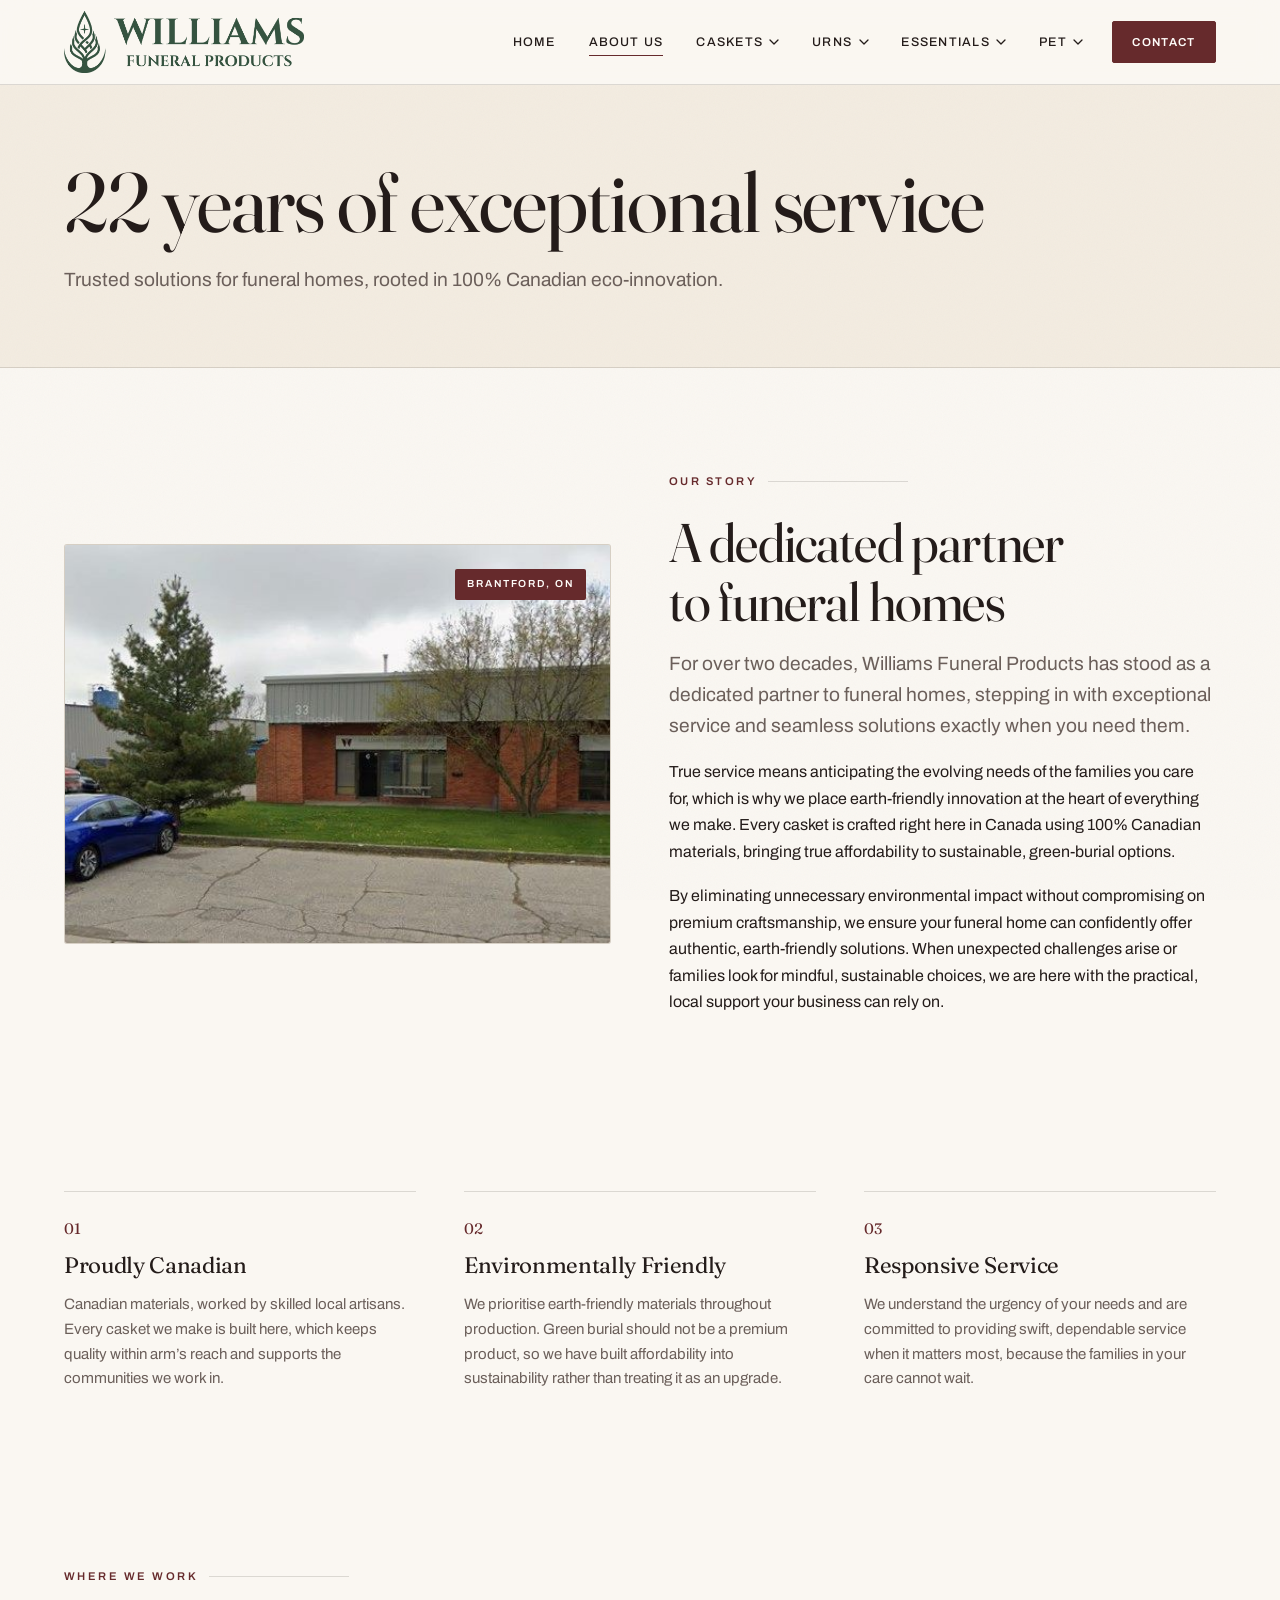
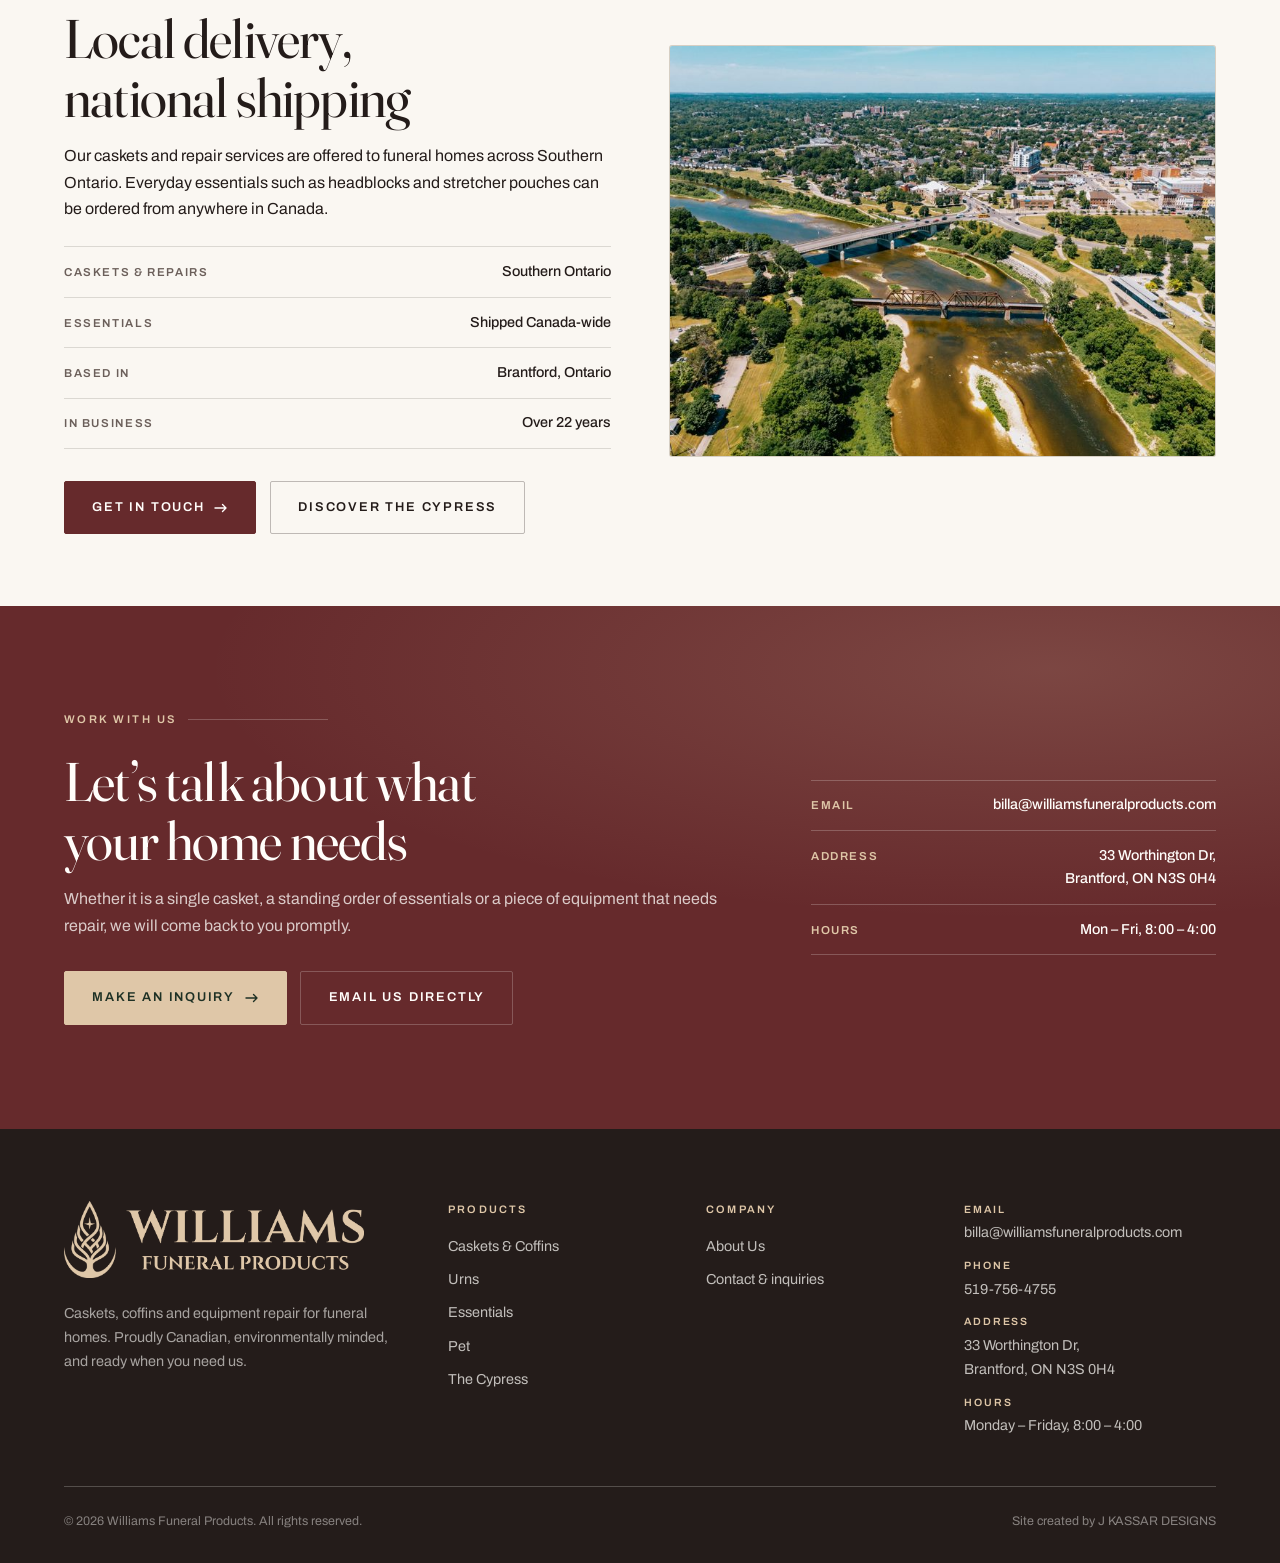
==== commit 68fd71fb: "Move About Us beside Home and add a Contact button to the nav About Us sits second, next to Home, in" ====
--- a/about.html
+++ b/about.html
@@ -41,6 +41,7 @@
     <nav class="nav" aria-label="Primary">
       <ul class="nav__list">
         <li class="nav__item"><a class="nav__link" href="./">Home</a></li>
+        <li class="nav__item"><a class="nav__link" href="about">About Us</a></li>
 
         <li class="nav__item" data-dropdown>
           <a class="nav__link" href="caskets-containers" data-dropdown-trigger aria-expanded="false" aria-controls="menu-caskets">
@@ -103,7 +104,7 @@
           </div>
         </li>
 
-        <li class="nav__item"><a class="nav__link" href="about">About Us</a></li>
+        <li class="nav__item nav__item--cta"><a class="btn btn--nav" href="contact">Contact</a></li>
       </ul>
     </nav>
 
@@ -121,6 +122,7 @@
   <div class="drawer" id="mobile-drawer" data-drawer data-open="false" aria-hidden="true">
     <ul class="drawer__list">
       <li class="drawer__item"><a class="drawer__link" href="./">Home</a></li>
+      <li class="drawer__item"><a class="drawer__link" href="about">About Us</a></li>
 
       <li class="drawer__item">
         <button class="drawer__toggle" type="button" data-acc-trigger aria-expanded="false" aria-controls="acc-caskets">
@@ -179,7 +181,6 @@
         </div></div>
       </li>
 
-      <li class="drawer__item"><a class="drawer__link" href="about">About Us</a></li>
       <li class="drawer__item"><a class="drawer__link" href="contact">Contact</a></li>
     </ul>
 
--- a/assets/css/style.css
+++ b/assets/css/style.css
@@ -242,6 +242,15 @@
 
 .btn--sand { --btn-bg: var(--sand); --btn-fg: var(--forest-deep); }
 .btn--sand:hover { background: var(--white); border-color: var(--white); color: var(--forest-deep); }
+
+/* Nav-bar sized CTA: the full button is built for page bodies and would
+   crowd the 84px header against the 0.78rem nav links. */
+.btn--nav {
+  padding: 0.66rem 1.2rem;
+  font-size: 0.72rem;
+  letter-spacing: 0.12em;
+}
+.nav__item--cta { margin-left: 0.6rem; }
 
 .btn-row { display: flex; flex-wrap: wrap; gap: 0.85rem; }
 /* Pills and spec rows carry no bottom margin of their own, so a button row
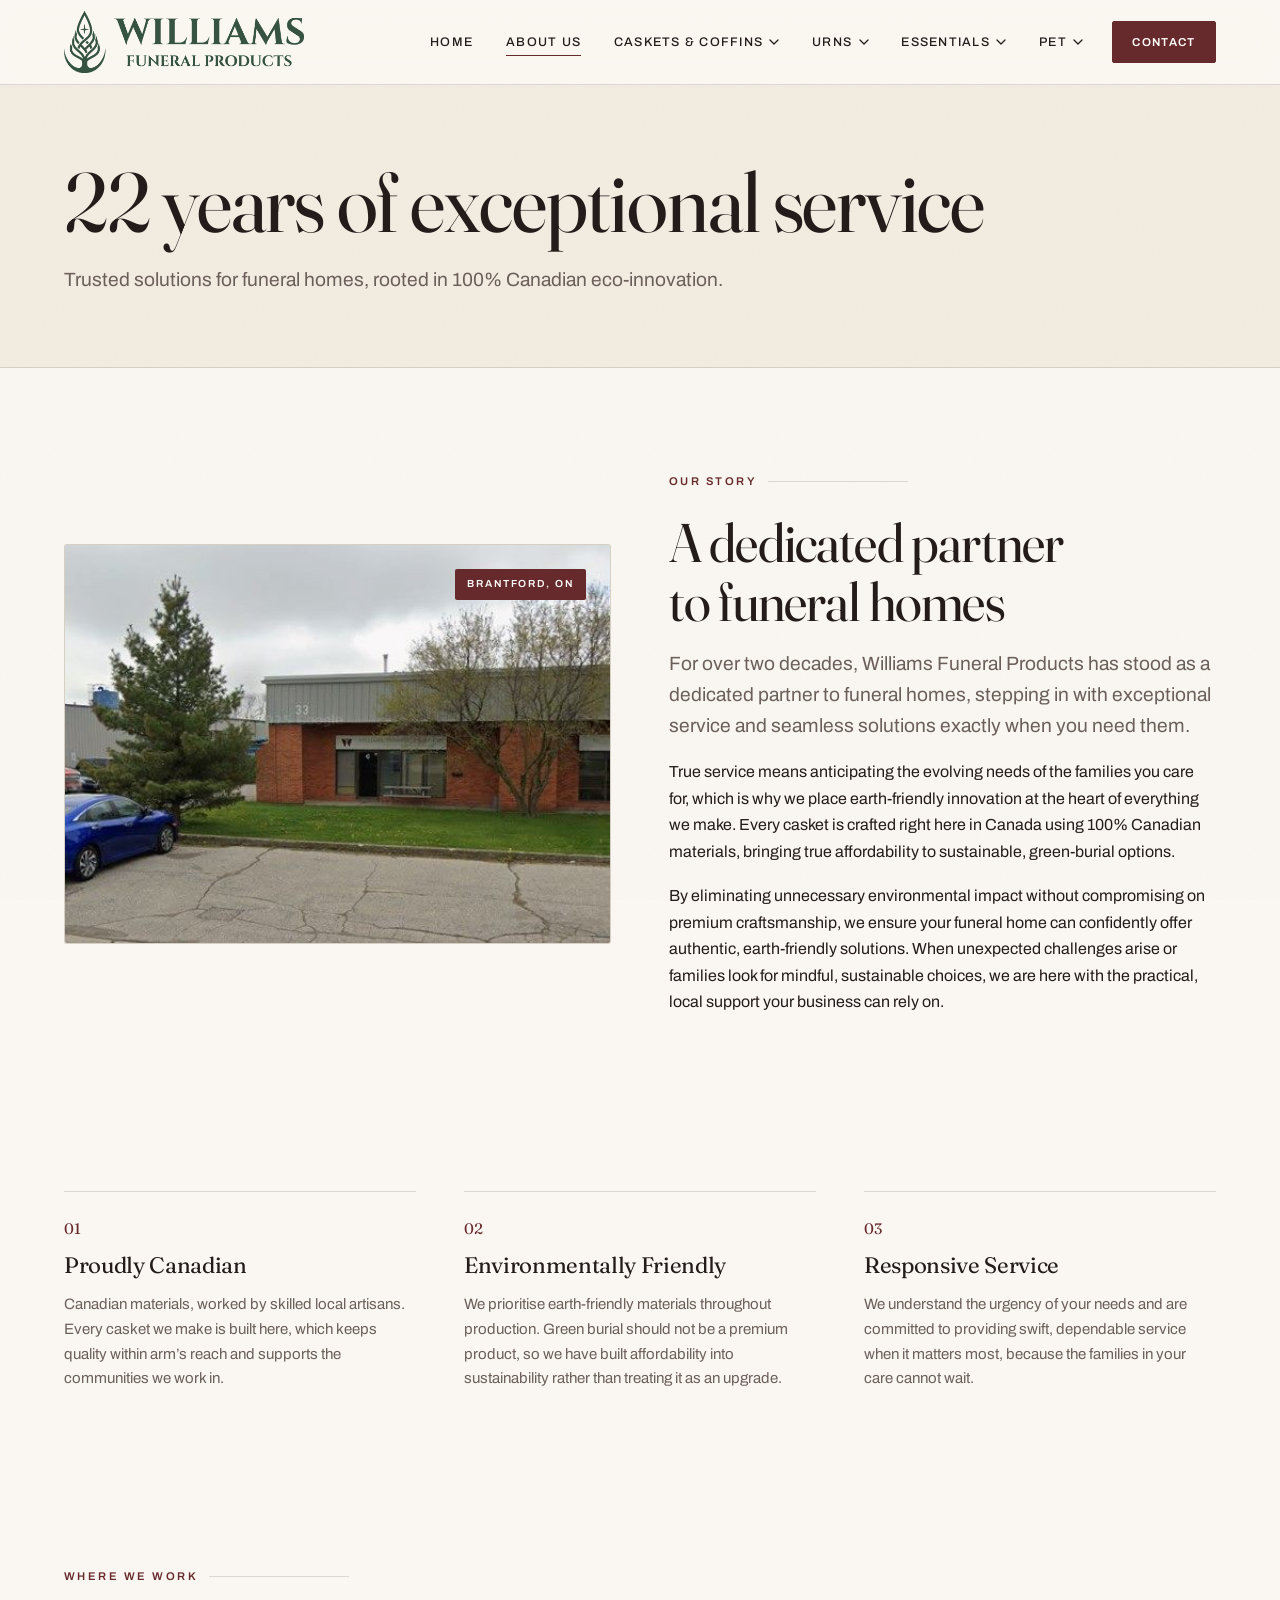
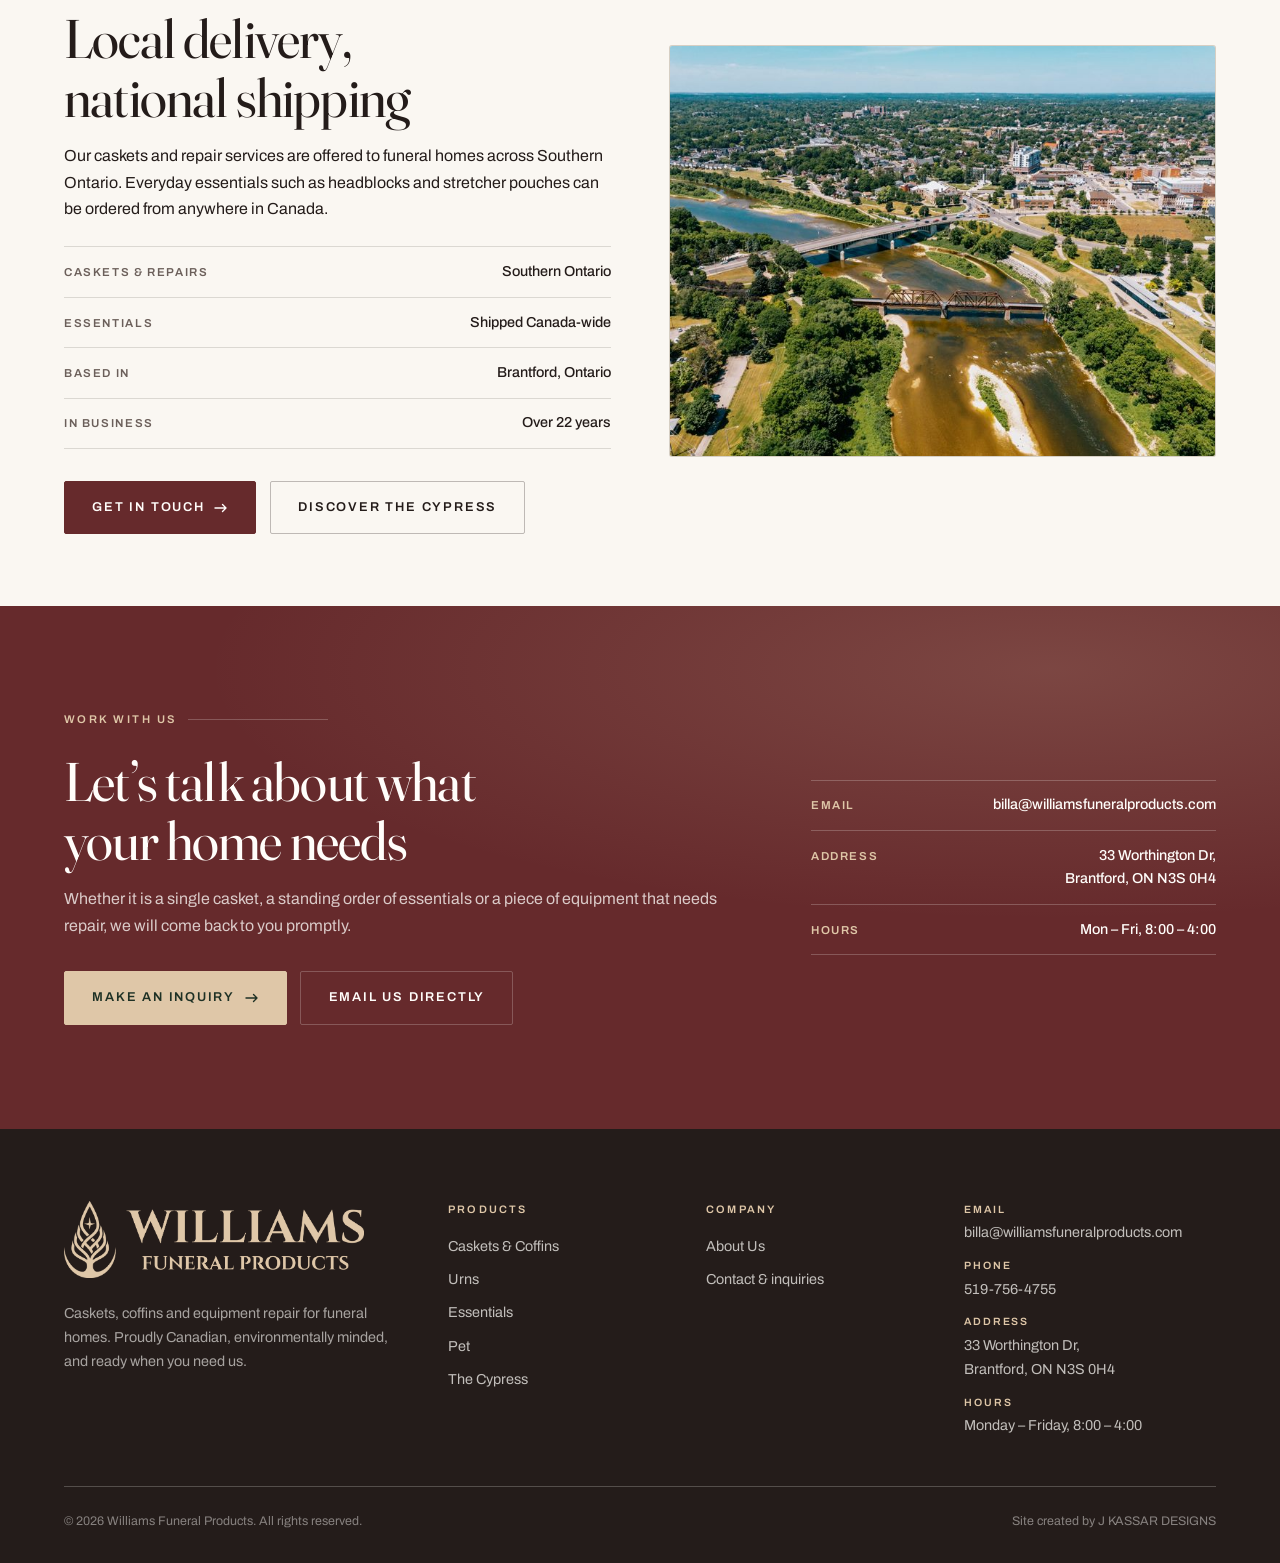
==== commit db7e57e1: "Use the full category name in the desktop nav The desktop trigger read "Caskets" while the drawer re" ====
--- a/about.html
+++ b/about.html
@@ -45,7 +45,7 @@
 
         <li class="nav__item" data-dropdown>
           <a class="nav__link" href="caskets-containers" data-dropdown-trigger aria-expanded="false" aria-controls="menu-caskets">
-            Caskets
+            Caskets &amp; Coffins
             <svg class="nav__caret" width="10" height="6" viewBox="0 0 10 6" fill="none" aria-hidden="true"><path d="M1 1l4 4 4-4" stroke="currentColor" stroke-width="1.3" stroke-linecap="round" stroke-linejoin="round"/></svg>
           </a>
           <div class="mega" id="menu-caskets" data-dropdown-panel data-open="false">
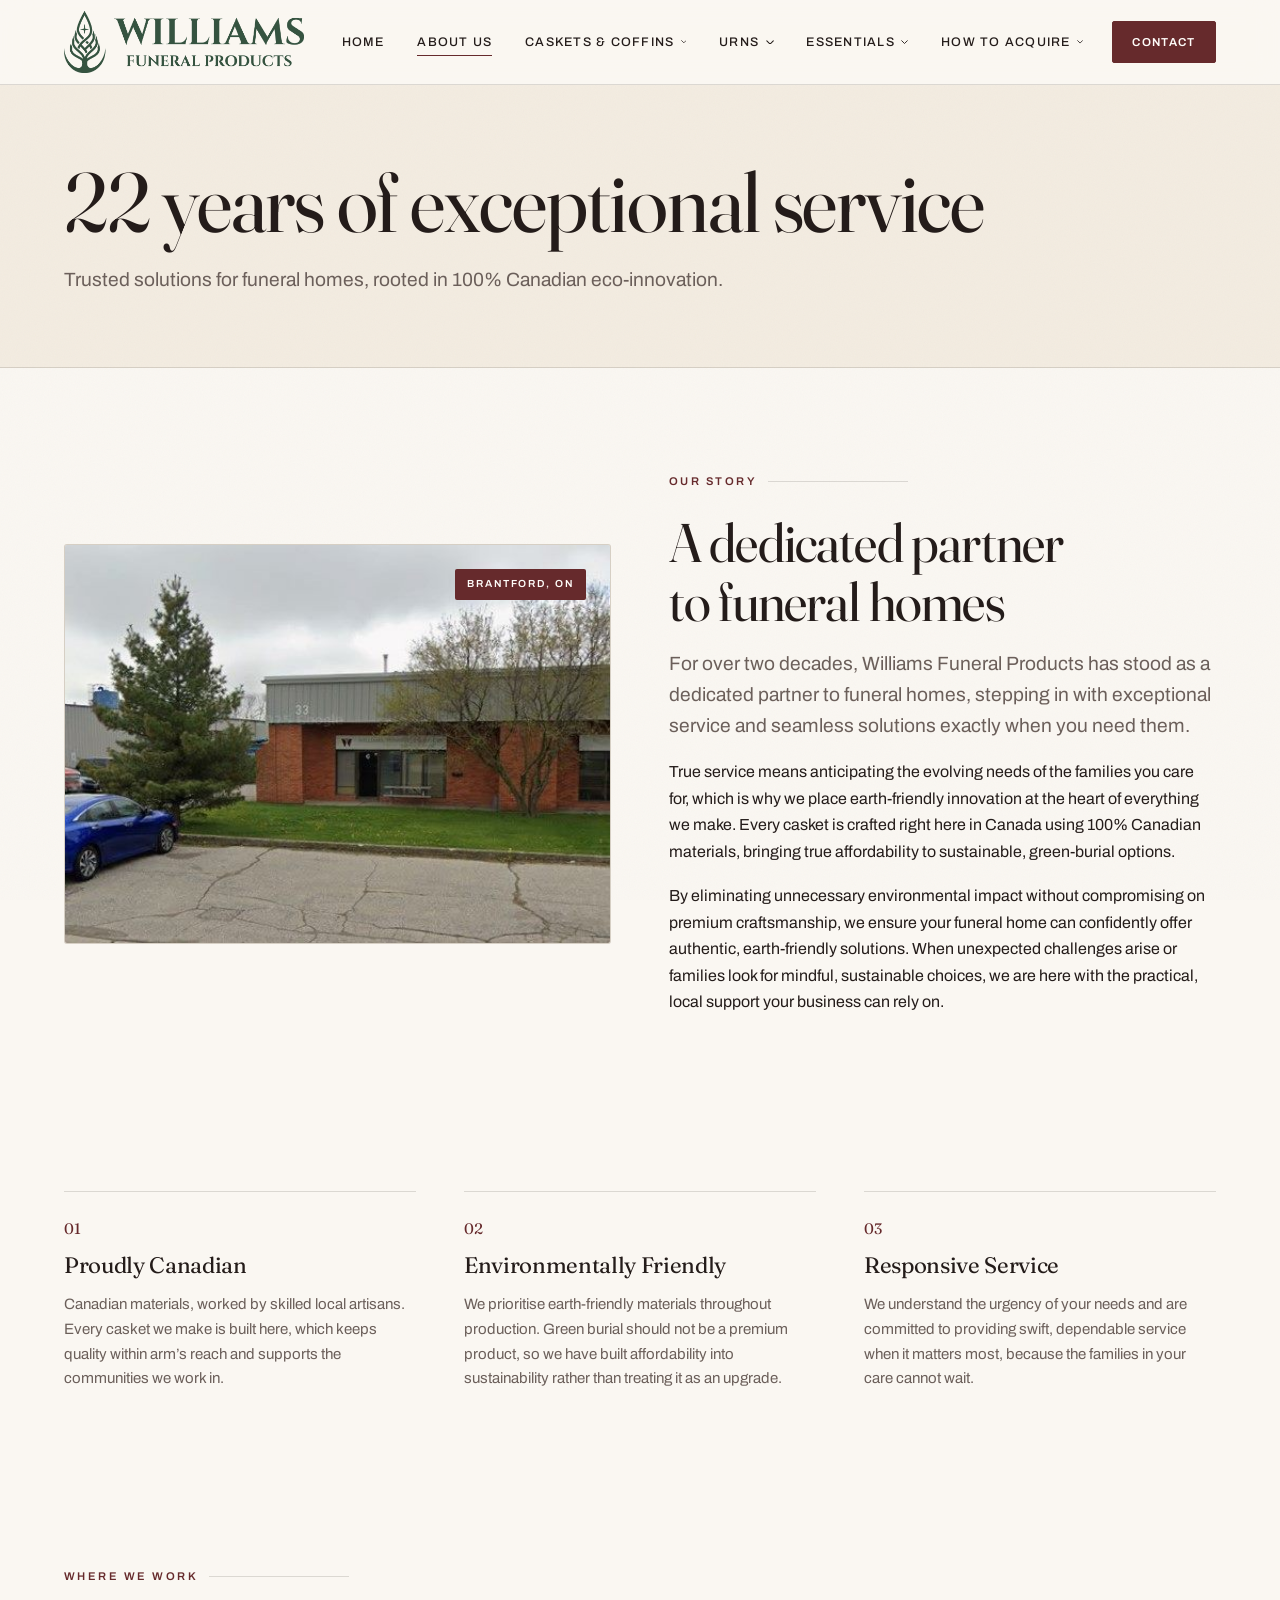
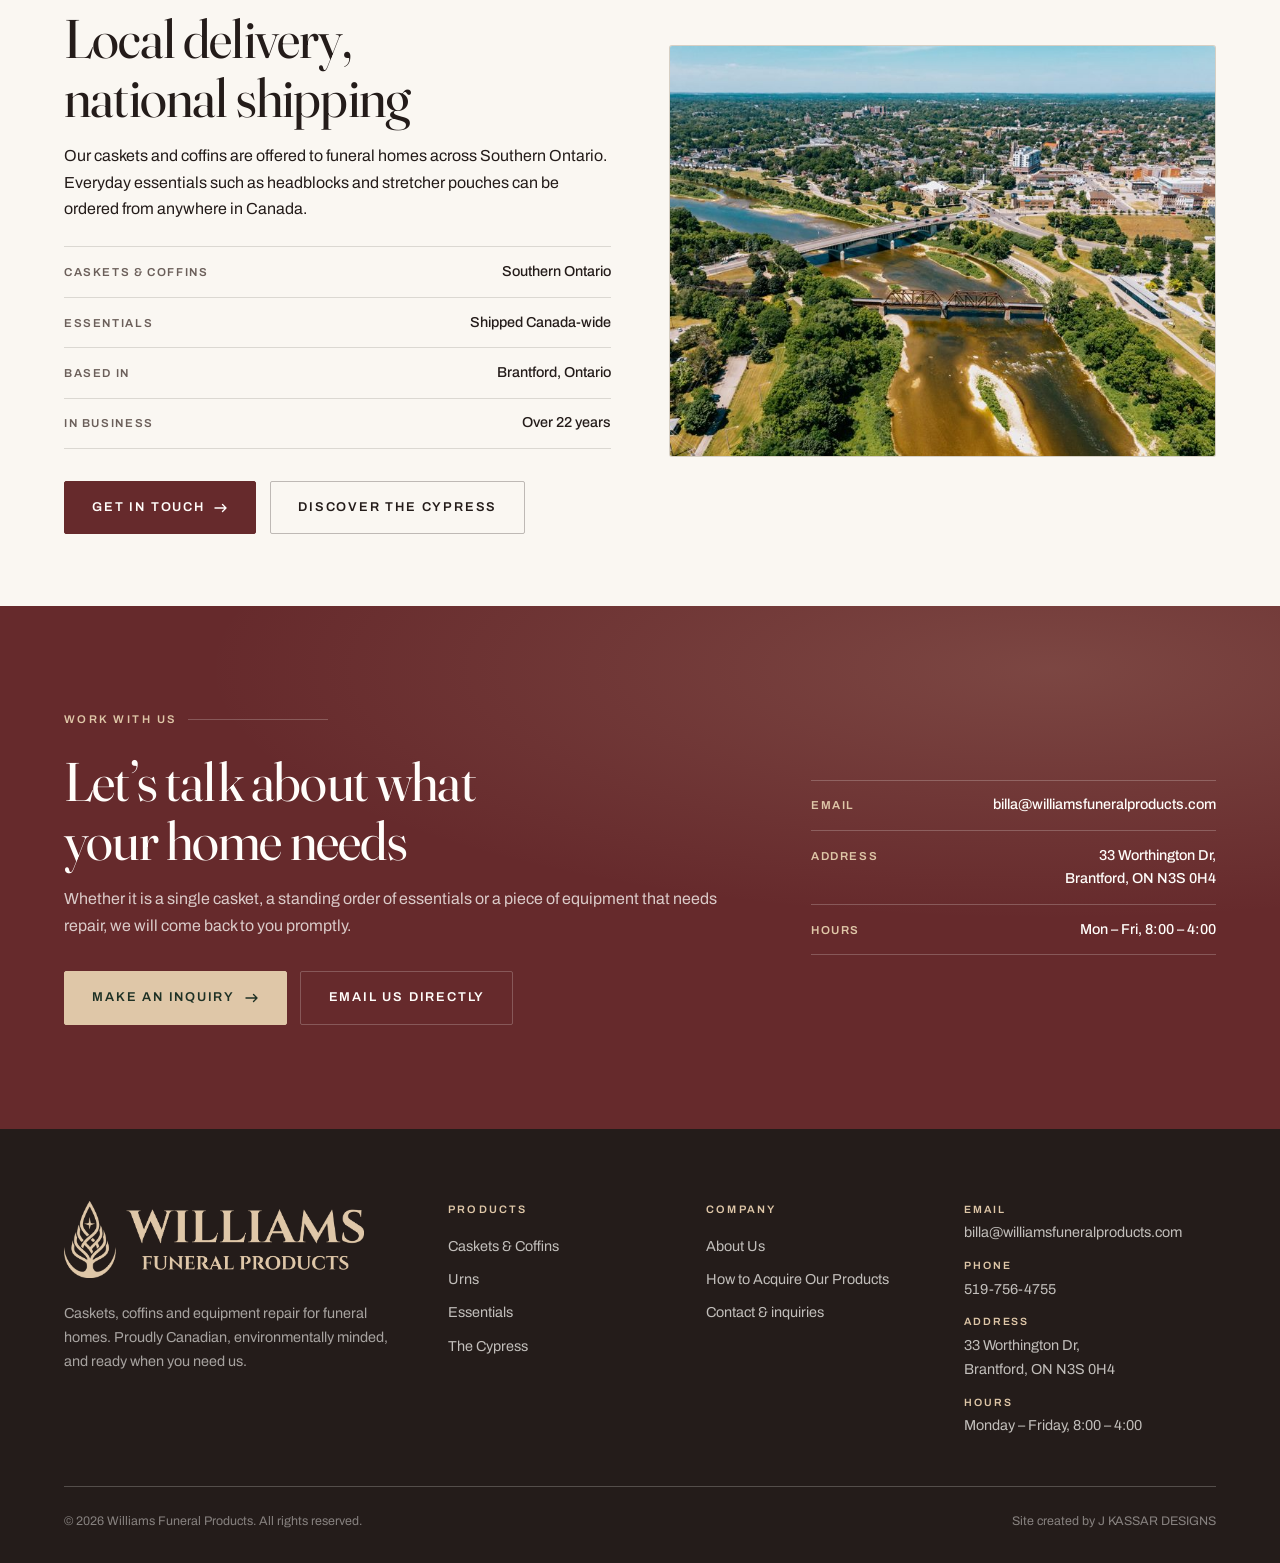
==== commit be110c05: "Apply client copy round: coffin wording, essentials, How to Acquire Home: new intro paragraph (manuf" ====
--- a/about.html
+++ b/about.html
@@ -90,17 +90,17 @@
         </li>
 
         <li class="nav__item" data-dropdown>
-          <a class="nav__link" href="veterinarian-pet" data-dropdown-trigger aria-expanded="false" aria-controls="menu-vet">
-            Pet
+          <a class="nav__link" href="how-to-acquire" data-dropdown-trigger aria-expanded="false" aria-controls="menu-acquire">
+            How to Acquire
             <svg class="nav__caret" width="10" height="6" viewBox="0 0 10 6" fill="none" aria-hidden="true"><path d="M1 1l4 4 4-4" stroke="currentColor" stroke-width="1.3" stroke-linecap="round" stroke-linejoin="round"/></svg>
           </a>
-          <div class="mega" id="menu-vet" data-dropdown-panel data-open="false">
-            <p class="mega__head">Pet Products</p>
+          <div class="mega" id="menu-acquire" data-dropdown-panel data-open="false">
+            <p class="mega__head">How to Acquire Our Products</p>
             <ul class="mega__list">
-              <li><a class="mega__link" href="veterinarian-pet#basic-container">Basic Container</a></li>
-              <li><a class="mega__link" href="veterinarian-pet#finished-casket">Finished Casket</a></li>
+              <li><a class="mega__link" href="how-to-acquire#families">Information for Families</a></li>
+              <li><a class="mega__link" href="how-to-acquire#funeral-service-providers">Information for Funeral Service Providers</a></li>
             </ul>
-            <a class="mega__all" href="veterinarian-pet">View all pet products</a>
+            <a class="mega__all" href="how-to-acquire">How to acquire our products</a>
           </div>
         </li>
 
@@ -168,15 +168,15 @@
       </li>
 
       <li class="drawer__item">
-        <button class="drawer__toggle" type="button" data-acc-trigger aria-expanded="false" aria-controls="acc-vet">
-          Pet
+        <button class="drawer__toggle" type="button" data-acc-trigger aria-expanded="false" aria-controls="acc-acquire">
+          How to Acquire
           <svg class="nav__caret" width="12" height="7" viewBox="0 0 10 6" fill="none" aria-hidden="true"><path d="M1 1l4 4 4-4" stroke="currentColor" stroke-width="1.3" stroke-linecap="round" stroke-linejoin="round"/></svg>
         </button>
-        <div class="drawer__panel" id="acc-vet" data-open="false"><div>
+        <div class="drawer__panel" id="acc-acquire" data-open="false"><div>
           <ul class="drawer__sub">
-            <li><a href="veterinarian-pet#basic-container">Basic Container</a></li>
-            <li><a href="veterinarian-pet#finished-casket">Finished Casket</a></li>
-            <li><a href="veterinarian-pet">View all &rarr;</a></li>
+            <li><a href="how-to-acquire#families">Information for Families</a></li>
+            <li><a href="how-to-acquire#funeral-service-providers">Information for Funeral Service Providers</a></li>
+            <li><a href="how-to-acquire">Read the full page &rarr;</a></li>
           </ul>
         </div></div>
       </li>
@@ -304,14 +304,14 @@
           <h2 class="h-lg sec-head__title" id="area-title">Local delivery, national shipping</h2>
           <div class="prose">
             <p>
-              Our caskets and repair services are offered to funeral homes across
+              Our caskets and coffins are offered to funeral homes across
               Southern Ontario. Everyday
               essentials such as headblocks and stretcher pouches can be
               ordered from anywhere in Canada.
             </p>
           </div>
           <ul class="specs">
-            <li><span class="specs__k">Caskets &amp; repairs</span> <span class="specs__v">Southern Ontario</span></li>
+            <li><span class="specs__k">Caskets &amp; coffins</span> <span class="specs__v">Southern Ontario</span></li>
             <li><span class="specs__k">Essentials</span> <span class="specs__v">Shipped Canada-wide</span></li>
             <li><span class="specs__k">Based in</span> <span class="specs__v">Brantford, Ontario</span></li>
             <li><span class="specs__k">In business</span> <span class="specs__v">Over 22 years</span></li>
@@ -380,7 +380,6 @@
           <li><a href="caskets-containers">Caskets &amp; Coffins</a></li>
           <li><a href="urns-vessels">Urns</a></li>
           <li><a href="essentials">Essentials</a></li>
-          <li><a href="veterinarian-pet">Pet</a></li>
           <li><a href="cypress">The Cypress</a></li>
         </ul>
       </div>
@@ -389,6 +388,7 @@
         <p class="foot__title">Company</p>
         <ul class="foot__list">
           <li><a href="about">About Us</a></li>
+          <li><a href="how-to-acquire">How to Acquire Our Products</a></li>
           <li><a href="contact">Contact &amp; inquiries</a></li>
         </ul>
       </div>
--- a/assets/css/style.css
+++ b/assets/css/style.css
@@ -255,6 +255,32 @@
 .btn-row { display: flex; flex-wrap: wrap; gap: 0.85rem; }
 /* Pills and spec rows carry no bottom margin of their own, so a button row
    following one sits flush against it. Give it room to breathe. */
+/* Colour options on a product card. The dot carries the colour and the name
+   carries the meaning, so the swatch never depends on colour alone. */
+.swatches {
+  list-style: none;
+  display: flex;
+  flex-wrap: wrap;
+  gap: 0.4rem 0.9rem;
+  margin: 0.7rem 0 0;
+  padding: 0;
+}
+.swatch {
+  display: inline-flex;
+  align-items: center;
+  gap: 0.4rem;
+  font-size: 0.78rem;
+  color: var(--ink-muted);
+}
+.swatch__dot {
+  width: 0.85rem;
+  height: 0.85rem;
+  flex: 0 0 auto;
+  border-radius: 50%;
+  background: var(--swatch);
+  border: 1px solid rgba(36, 28, 26, 0.22);
+}
+
 .prod__meta + .btn-row,
 .specs + .btn-row { margin-top: var(--s4); }
 
@@ -396,6 +422,7 @@
 .mega__link {
   display: block;
   padding: 0.5rem 0.65rem;
+  white-space: nowrap;
   font-size: 0.86rem;
   text-decoration: none;
   color: var(--ink-muted);
@@ -409,6 +436,7 @@
    but not yet orderable. */
 .soon-tag {
   margin-left: 0.4rem;
+  white-space: nowrap;
   font-size: 0.68rem;
   font-weight: 600;
   letter-spacing: 0.1em;
@@ -607,7 +635,7 @@
 .cyp-hero__copy { max-width: 34rem; }
 
 .cyp-hero__mark {
-  width: clamp(19.2rem, 37.6vw, 31.6rem);
+  width: clamp(17.6rem, 34.4vw, 28.95rem);
   height: auto;
   margin-bottom: clamp(50px, 4.5vw, 76px);
 }
@@ -678,7 +706,7 @@
 /* Short desktop screens (720p laptops): the copy is trimmed so the casket
    still has room to read, rather than being squeezed to a thumbnail. */
 @media (min-width: 900px) and (max-height: 820px) {
-  .cyp-hero__mark { width: clamp(16.2rem, 27.3vw, 23rem); margin-bottom: 50px; }
+  .cyp-hero__mark { width: clamp(14.86rem, 25vw, 21.12rem); margin-bottom: 50px; }
   .cyp-hero__title { font-size: clamp(1.9rem, 3.2vw, 2.7rem); margin-bottom: 0.55rem; }
   .cyp-hero__lede { font-size: 0.97rem; margin-bottom: 1rem; }
 }
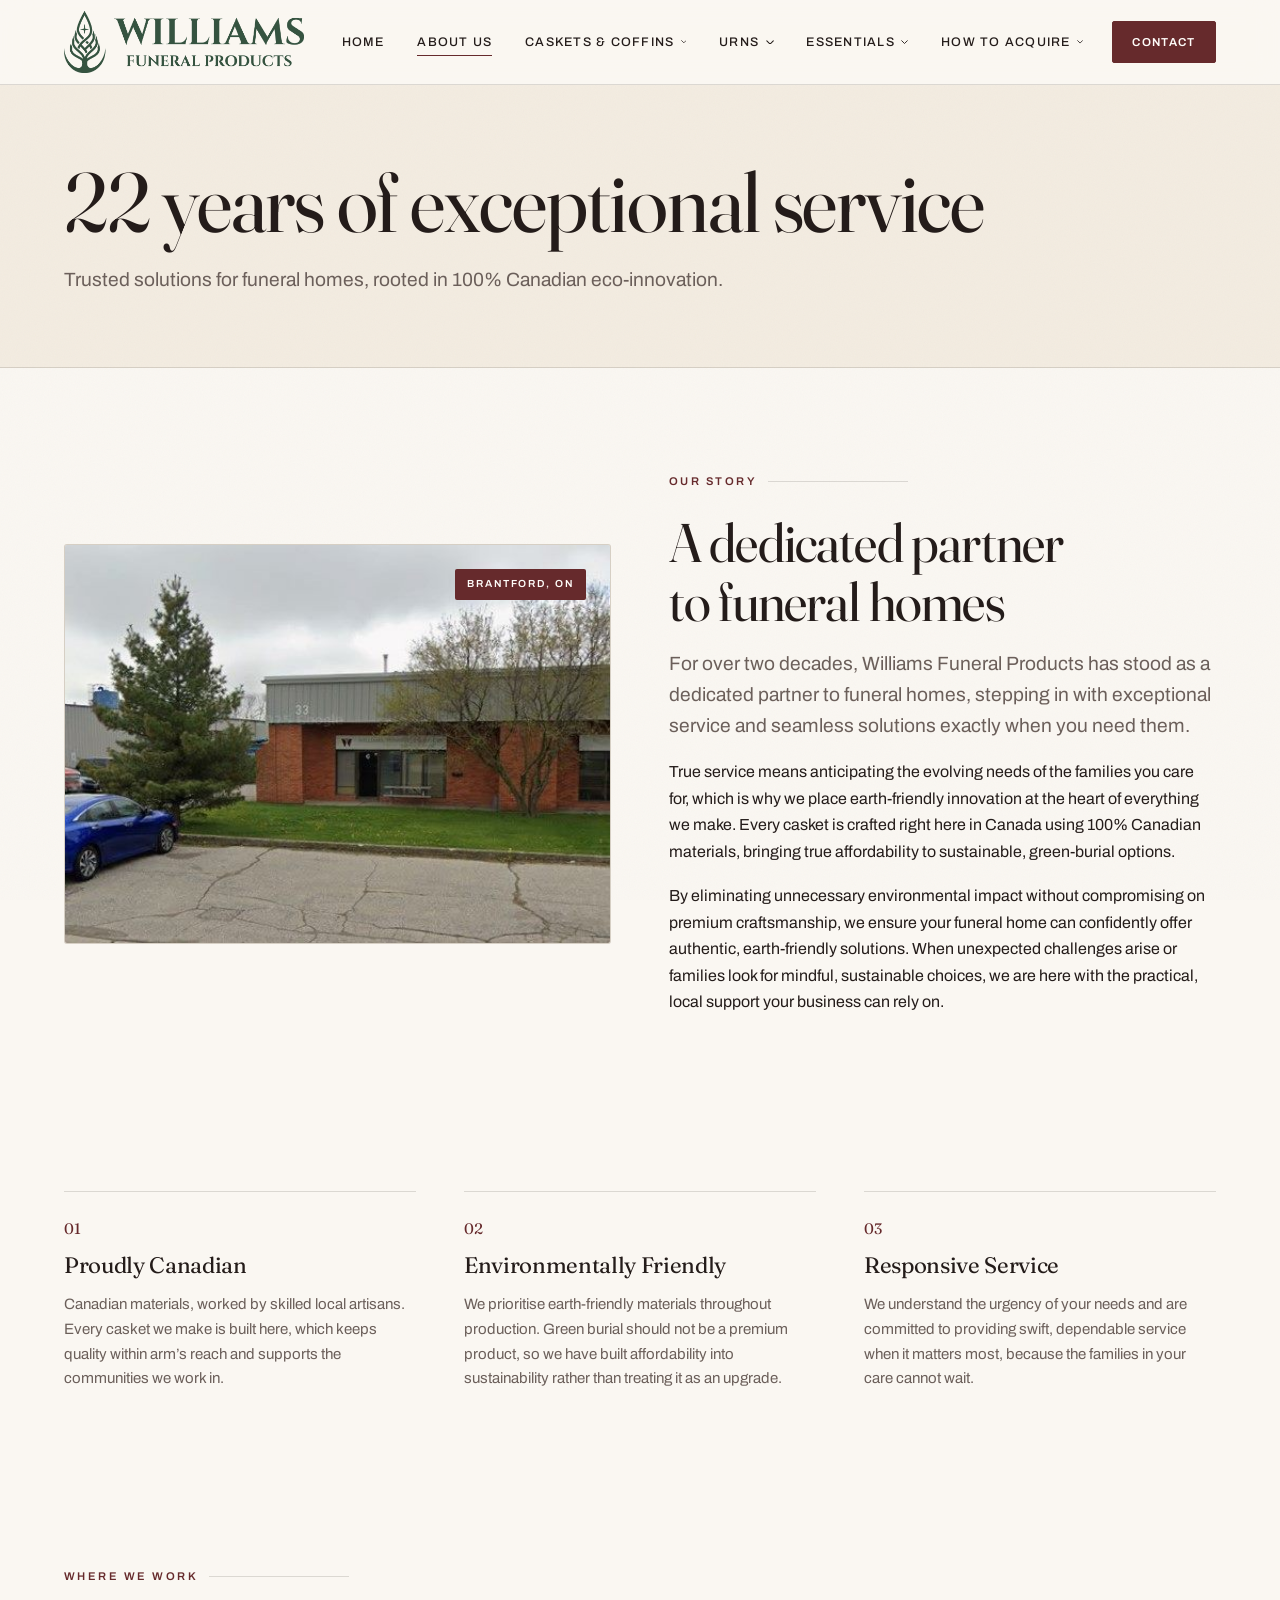
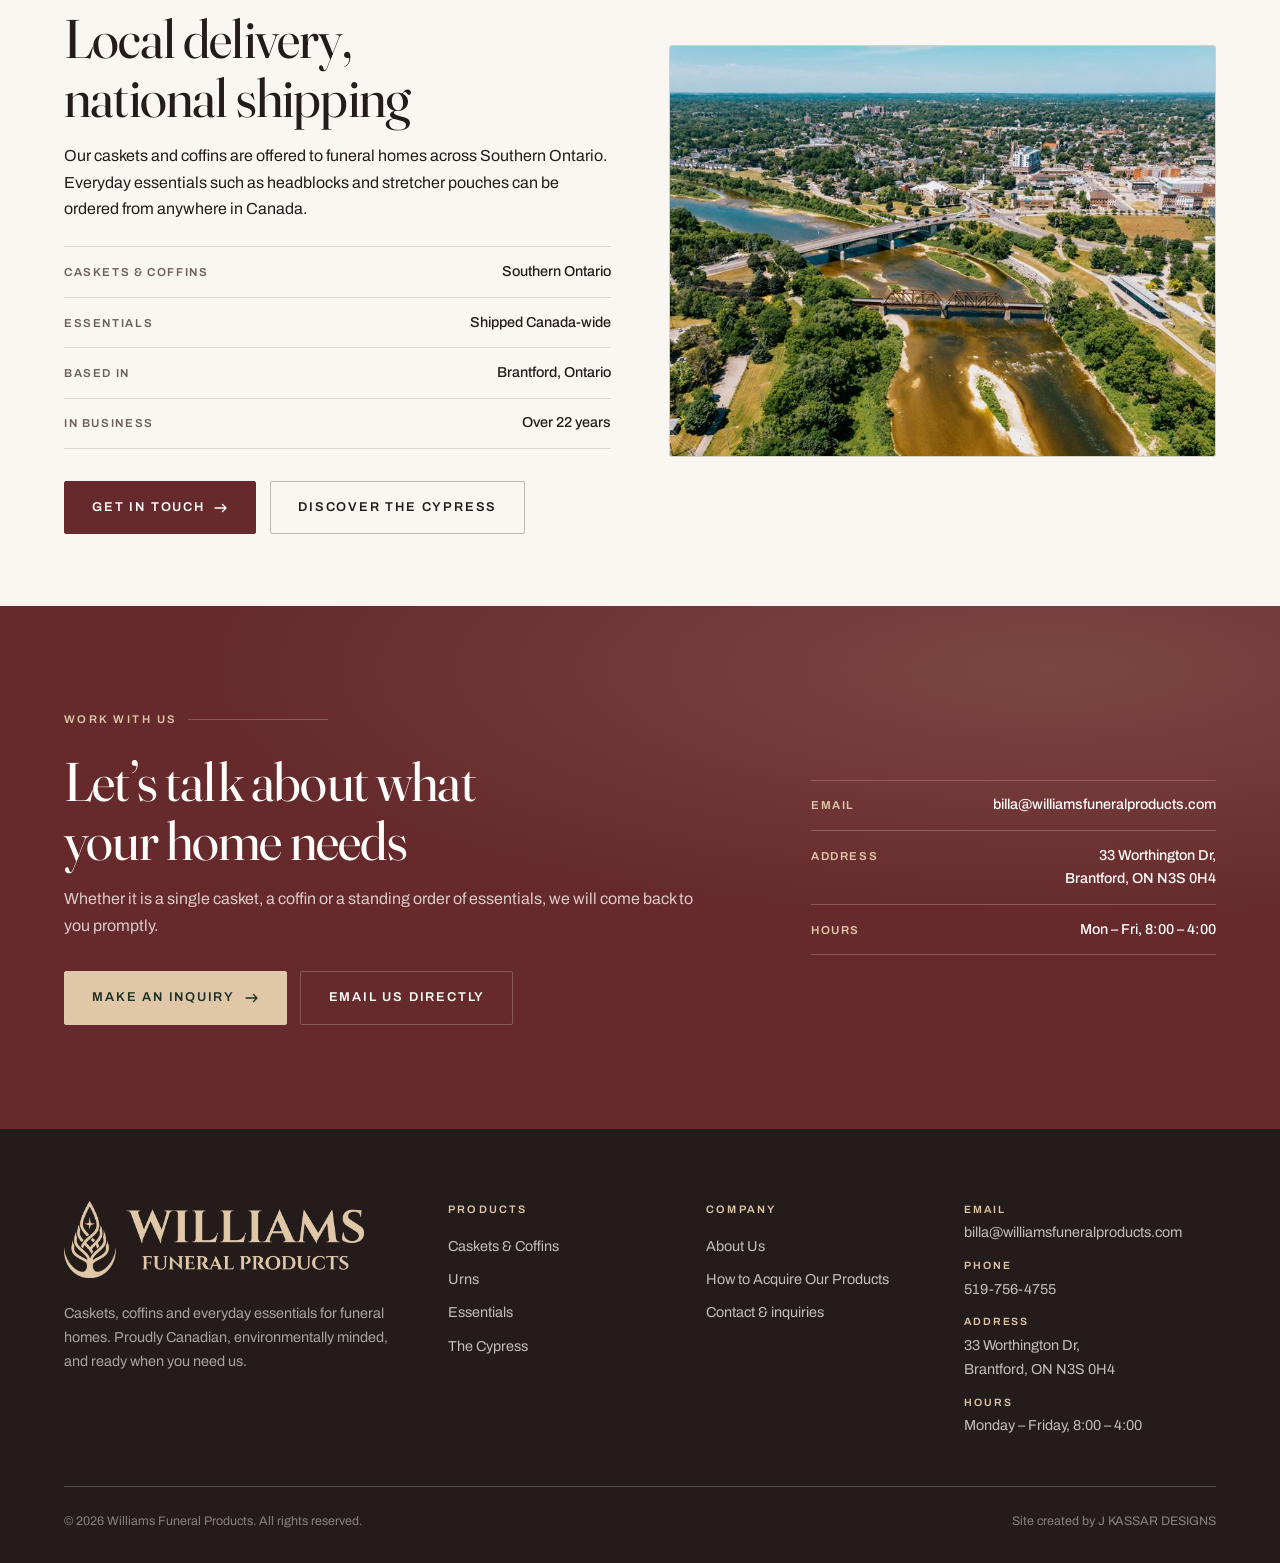
==== commit 1eeb8779: "Tidy client copy, drop repair service and Nova Scotia Grammar passes over the copy from the last rou" ====
--- a/about.html
+++ b/about.html
@@ -4,7 +4,7 @@
 <meta charset="utf-8">
 <meta name="viewport" content="width=device-width, initial-scale=1">
 <title>About Williams Funeral Products | Casket Manufacturer, Brantford</title>
-<meta name="description" content="For over two decades Williams Funeral Products has supplied Canadian-made caskets and equipment repair to funeral homes from Brantford, Ontario.">
+<meta name="description" content="For over two decades Williams Funeral Products has manufactured Canadian-made caskets and coffins for funeral homes from Brantford, Ontario.">
 <link rel="canonical" href="https://williamsfuneralproducts.com/about">
 <link rel="icon" href="favicon.ico" sizes="32x32">
 <link rel="icon" href="assets/img/logos/icon-192.png" type="image/png" sizes="192x192">
@@ -338,9 +338,8 @@
           <p class="eyebrow eyebrow--light">Work with us</p>
           <h2 class="h-lg band__title" id="about-cta">Let&rsquo;s talk about what your home needs</h2>
           <p class="band__text">
-            Whether it is a single casket, a standing order of essentials or a
-            piece of equipment that needs repair, we will come back to you
-            promptly.
+            Whether it is a single casket, a coffin or a standing order of
+            essentials, we will come back to you promptly.
           </p>
           <div class="btn-row">
             <a class="btn btn--sand" href="contact">
@@ -369,7 +368,7 @@
       <div class="foot__brand">
         <img src="assets/img/logos/wfp-logo-beige.png" alt="Williams Funeral Products" width="1846" height="477" loading="lazy">
         <p class="foot__blurb">
-          Caskets, coffins and equipment repair for funeral homes.
+          Caskets, coffins and everyday essentials for funeral homes.
           Proudly Canadian, environmentally minded, and ready when you need us.
         </p>
       </div>
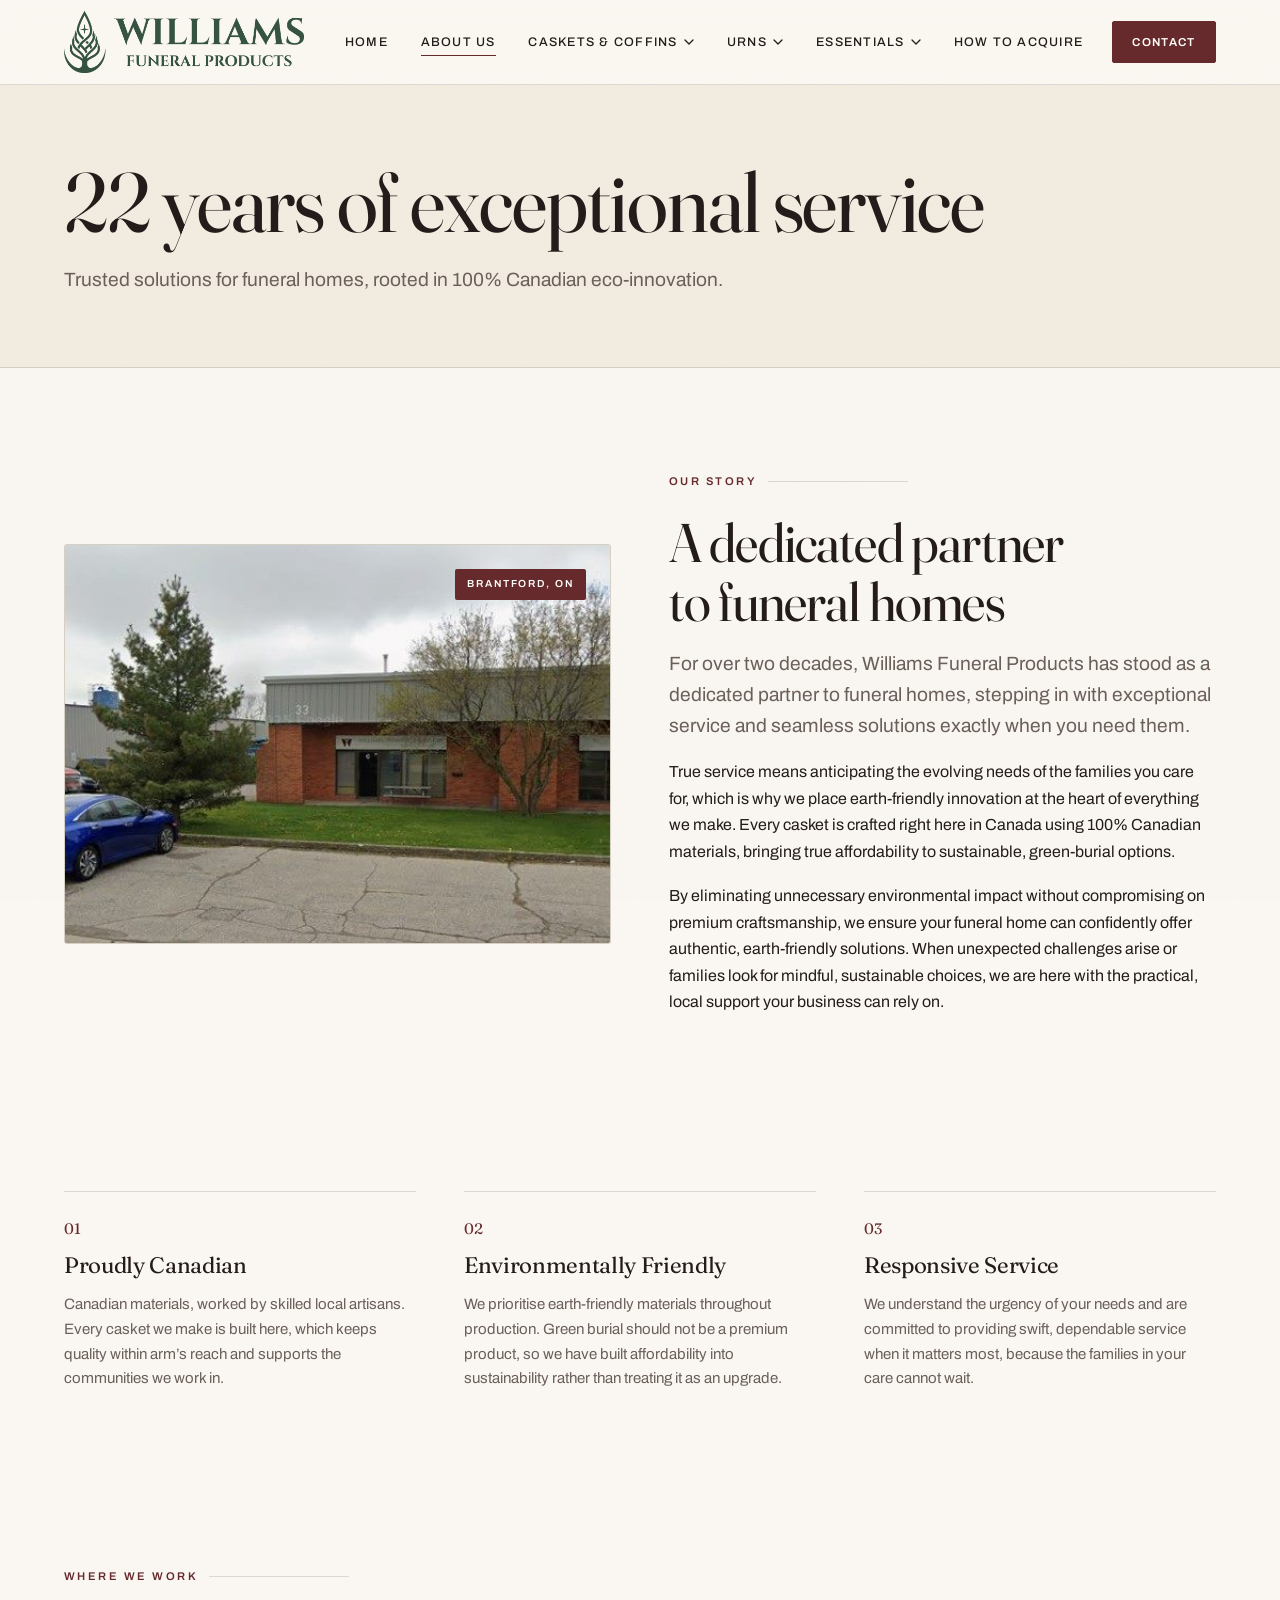
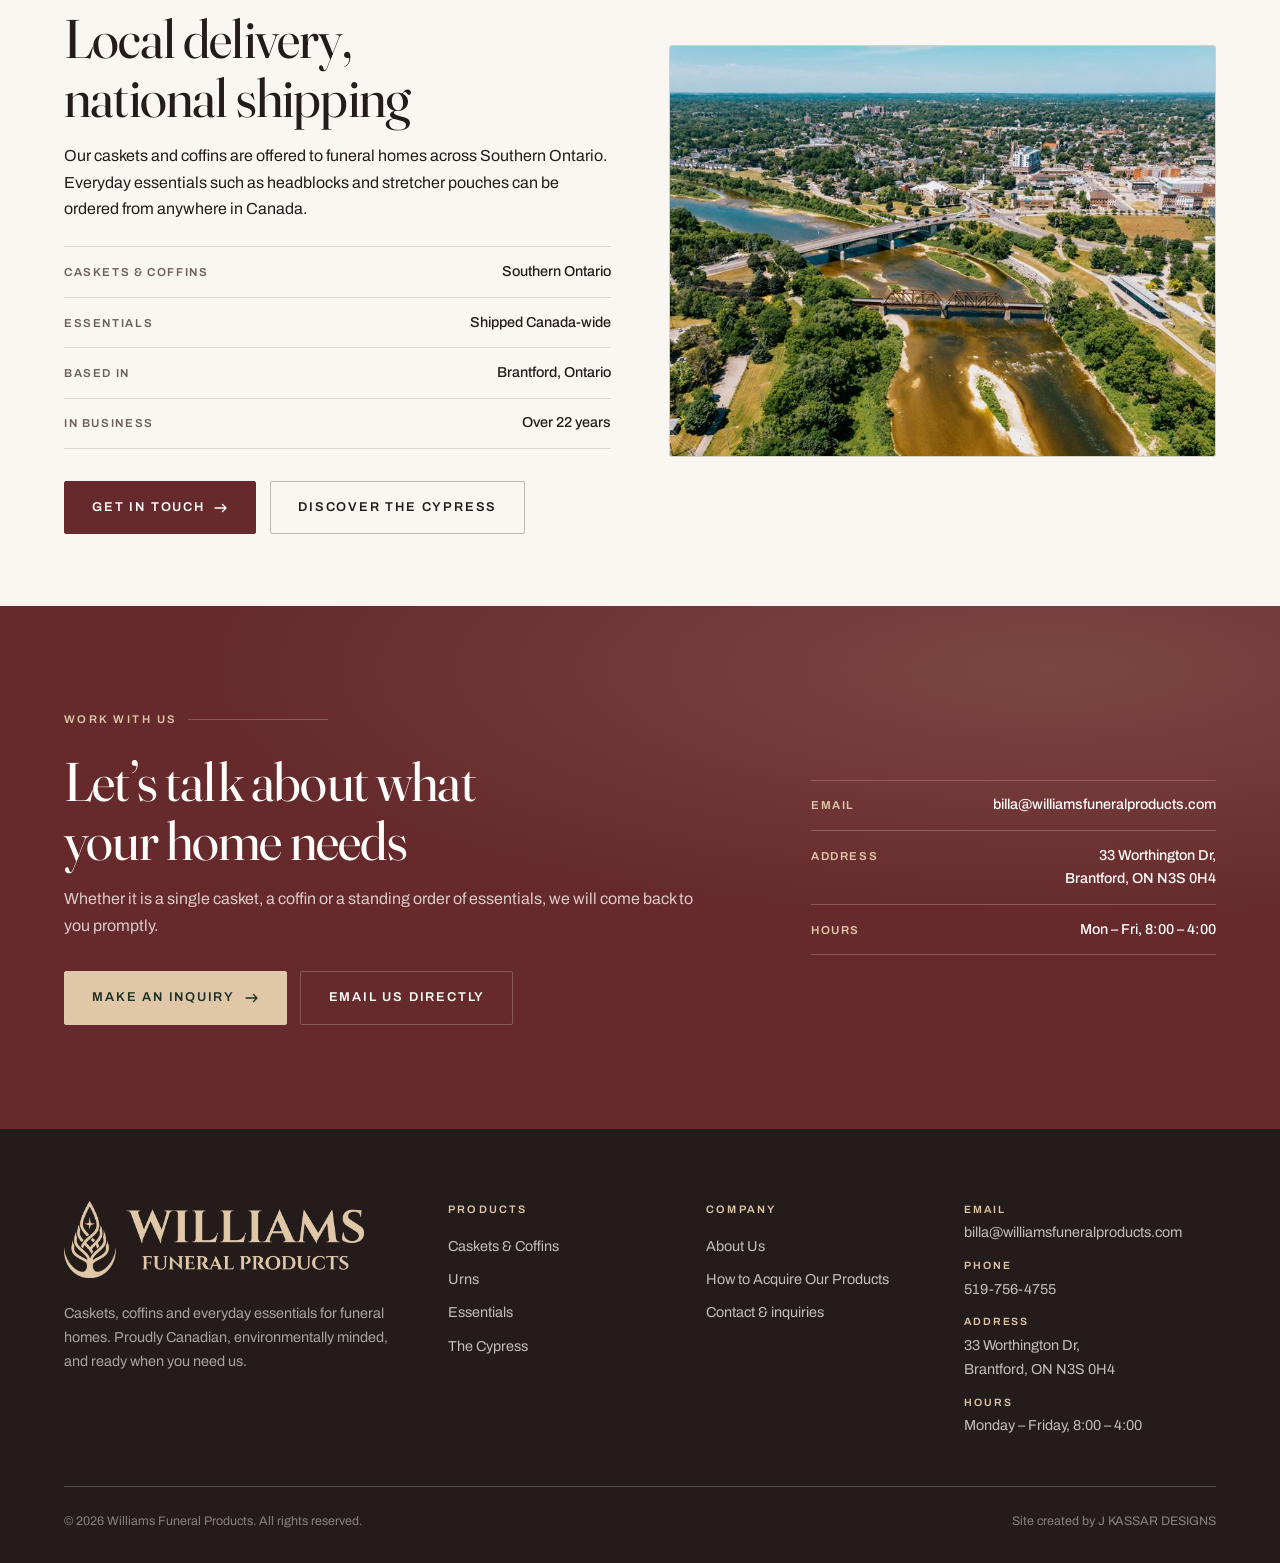
==== commit abb40ba5: "Supplied photography, and flatten How to Acquire to a plain link How to Acquire takes the two suppli" ====
--- a/about.html
+++ b/about.html
@@ -89,20 +89,7 @@
           </div>
         </li>
 
-        <li class="nav__item" data-dropdown>
-          <a class="nav__link" href="how-to-acquire" data-dropdown-trigger aria-expanded="false" aria-controls="menu-acquire">
-            How to Acquire
-            <svg class="nav__caret" width="10" height="6" viewBox="0 0 10 6" fill="none" aria-hidden="true"><path d="M1 1l4 4 4-4" stroke="currentColor" stroke-width="1.3" stroke-linecap="round" stroke-linejoin="round"/></svg>
-          </a>
-          <div class="mega" id="menu-acquire" data-dropdown-panel data-open="false">
-            <p class="mega__head">How to Acquire Our Products</p>
-            <ul class="mega__list">
-              <li><a class="mega__link" href="how-to-acquire#families">Information for Families</a></li>
-              <li><a class="mega__link" href="how-to-acquire#funeral-service-providers">Information for Funeral Service Providers</a></li>
-            </ul>
-            <a class="mega__all" href="how-to-acquire">How to acquire our products</a>
-          </div>
-        </li>
+        <li class="nav__item"><a class="nav__link" href="how-to-acquire">How to Acquire</a></li>
 
         <li class="nav__item nav__item--cta"><a class="btn btn--nav" href="contact">Contact</a></li>
       </ul>
@@ -167,19 +154,7 @@
         </div></div>
       </li>
 
-      <li class="drawer__item">
-        <button class="drawer__toggle" type="button" data-acc-trigger aria-expanded="false" aria-controls="acc-acquire">
-          How to Acquire
-          <svg class="nav__caret" width="12" height="7" viewBox="0 0 10 6" fill="none" aria-hidden="true"><path d="M1 1l4 4 4-4" stroke="currentColor" stroke-width="1.3" stroke-linecap="round" stroke-linejoin="round"/></svg>
-        </button>
-        <div class="drawer__panel" id="acc-acquire" data-open="false"><div>
-          <ul class="drawer__sub">
-            <li><a href="how-to-acquire#families">Information for Families</a></li>
-            <li><a href="how-to-acquire#funeral-service-providers">Information for Funeral Service Providers</a></li>
-            <li><a href="how-to-acquire">Read the full page &rarr;</a></li>
-          </ul>
-        </div></div>
-      </li>
+      <li class="drawer__item"><a class="drawer__link" href="how-to-acquire">How to Acquire</a></li>
 
       <li class="drawer__item"><a class="drawer__link" href="contact">Contact</a></li>
     </ul>
--- a/assets/css/style.css
+++ b/assets/css/style.css
@@ -1034,7 +1034,13 @@
 }
 
 @media (min-width: 680px)  { .cat-grid { grid-template-columns: 1fr 1fr; } }
-@media (min-width: 1060px) { .cat-grid { grid-template-columns: repeat(3, 1fr); } }
+@media (min-width: 1060px) {
+  .cat-grid { grid-template-columns: repeat(3, 1fr); }
+  /* The featured card closes the grid. Spanning the full row keeps it from
+     stranding empty cells, whose backdrop is the grid's own rule colour, as
+     the number of categories changes. */
+  .cat-grid .cat-card--accent { grid-column: 1 / -1; }
+}
 
 /* --------------------------------------------------------------------------
    10. Values / three-column editorial
@@ -1455,7 +1461,9 @@
   border: 1px solid var(--rule);
   border-radius: 3px;
   overflow: hidden;
-  scroll-margin-top: calc(var(--head-h) + 1.5rem);
+  /* No scroll-margin-top here: html already carries scroll-padding-top for
+     the sticky header, and the two stack, dropping a deep-linked product
+     twice as far down the screen as every other anchor target. */
   transition: border-color 0.35s var(--ease), box-shadow 0.35s var(--ease),
               transform 0.35s var(--ease);
 }
